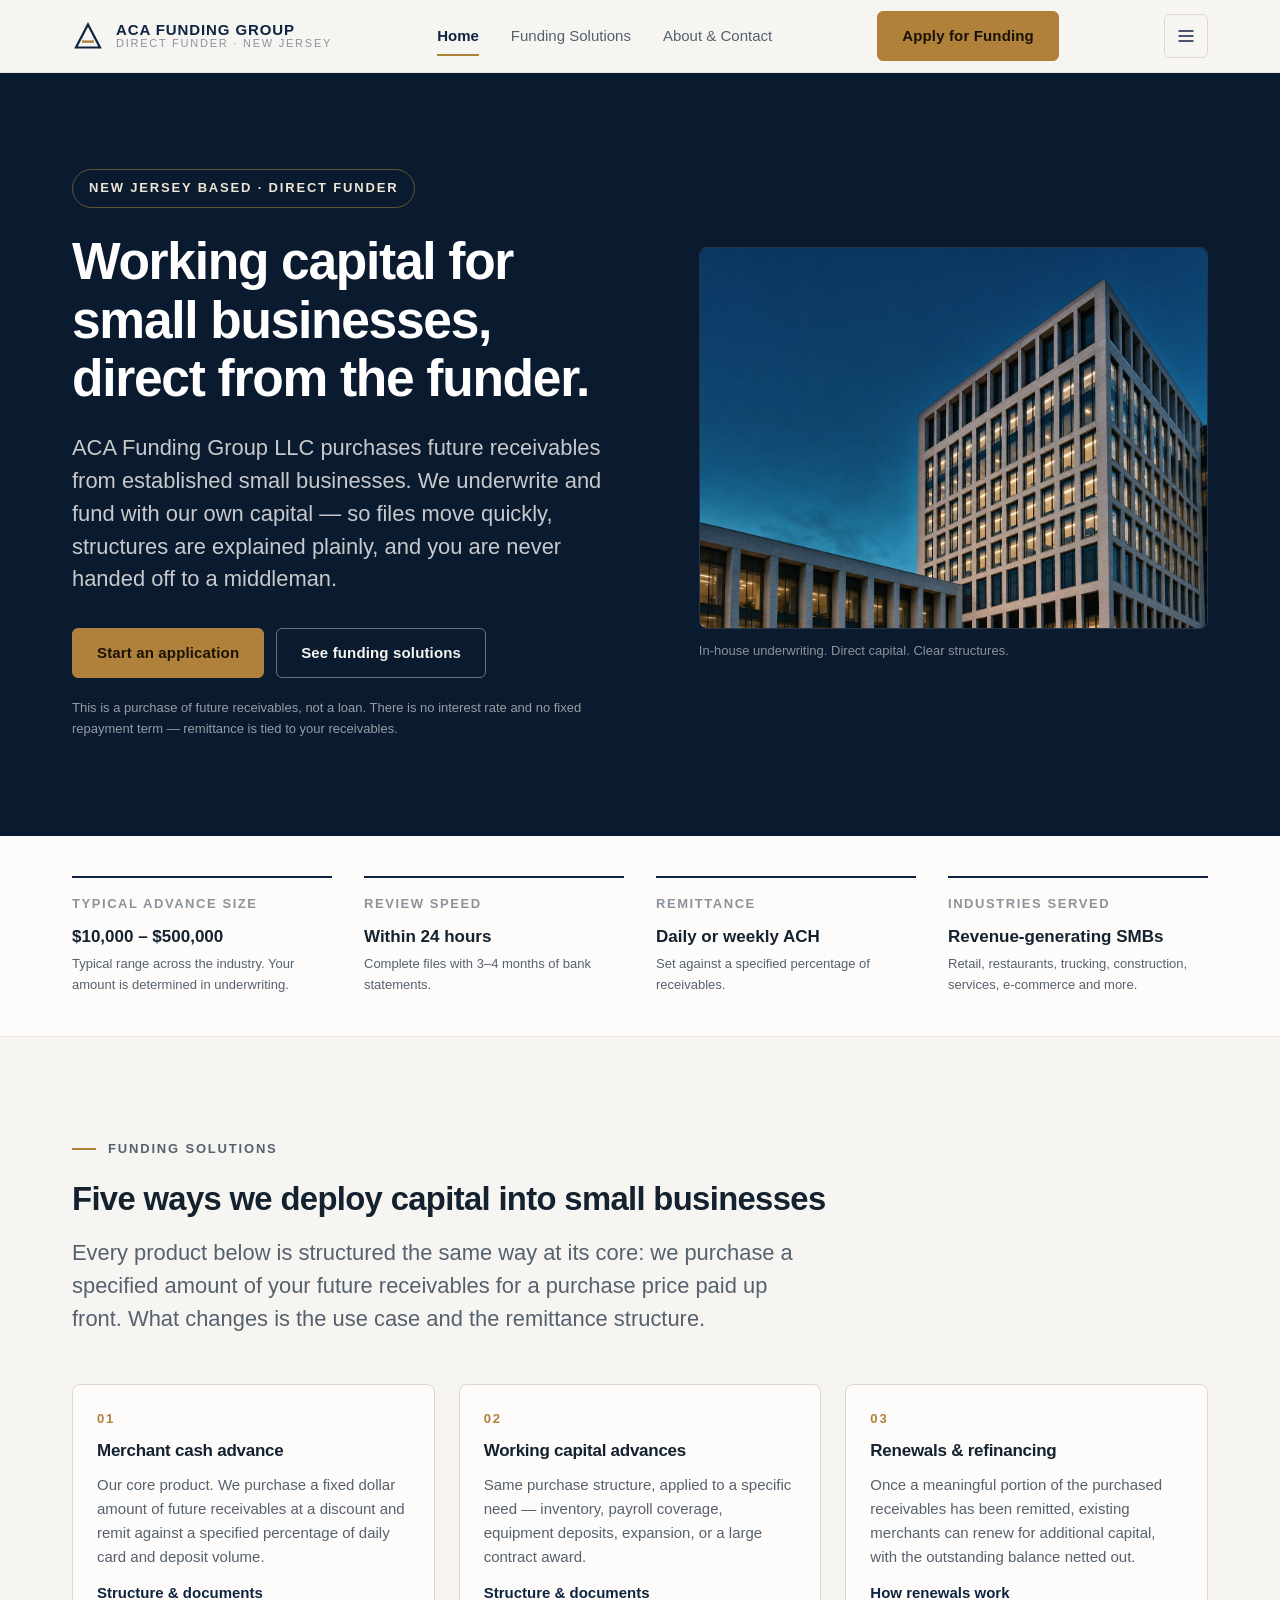
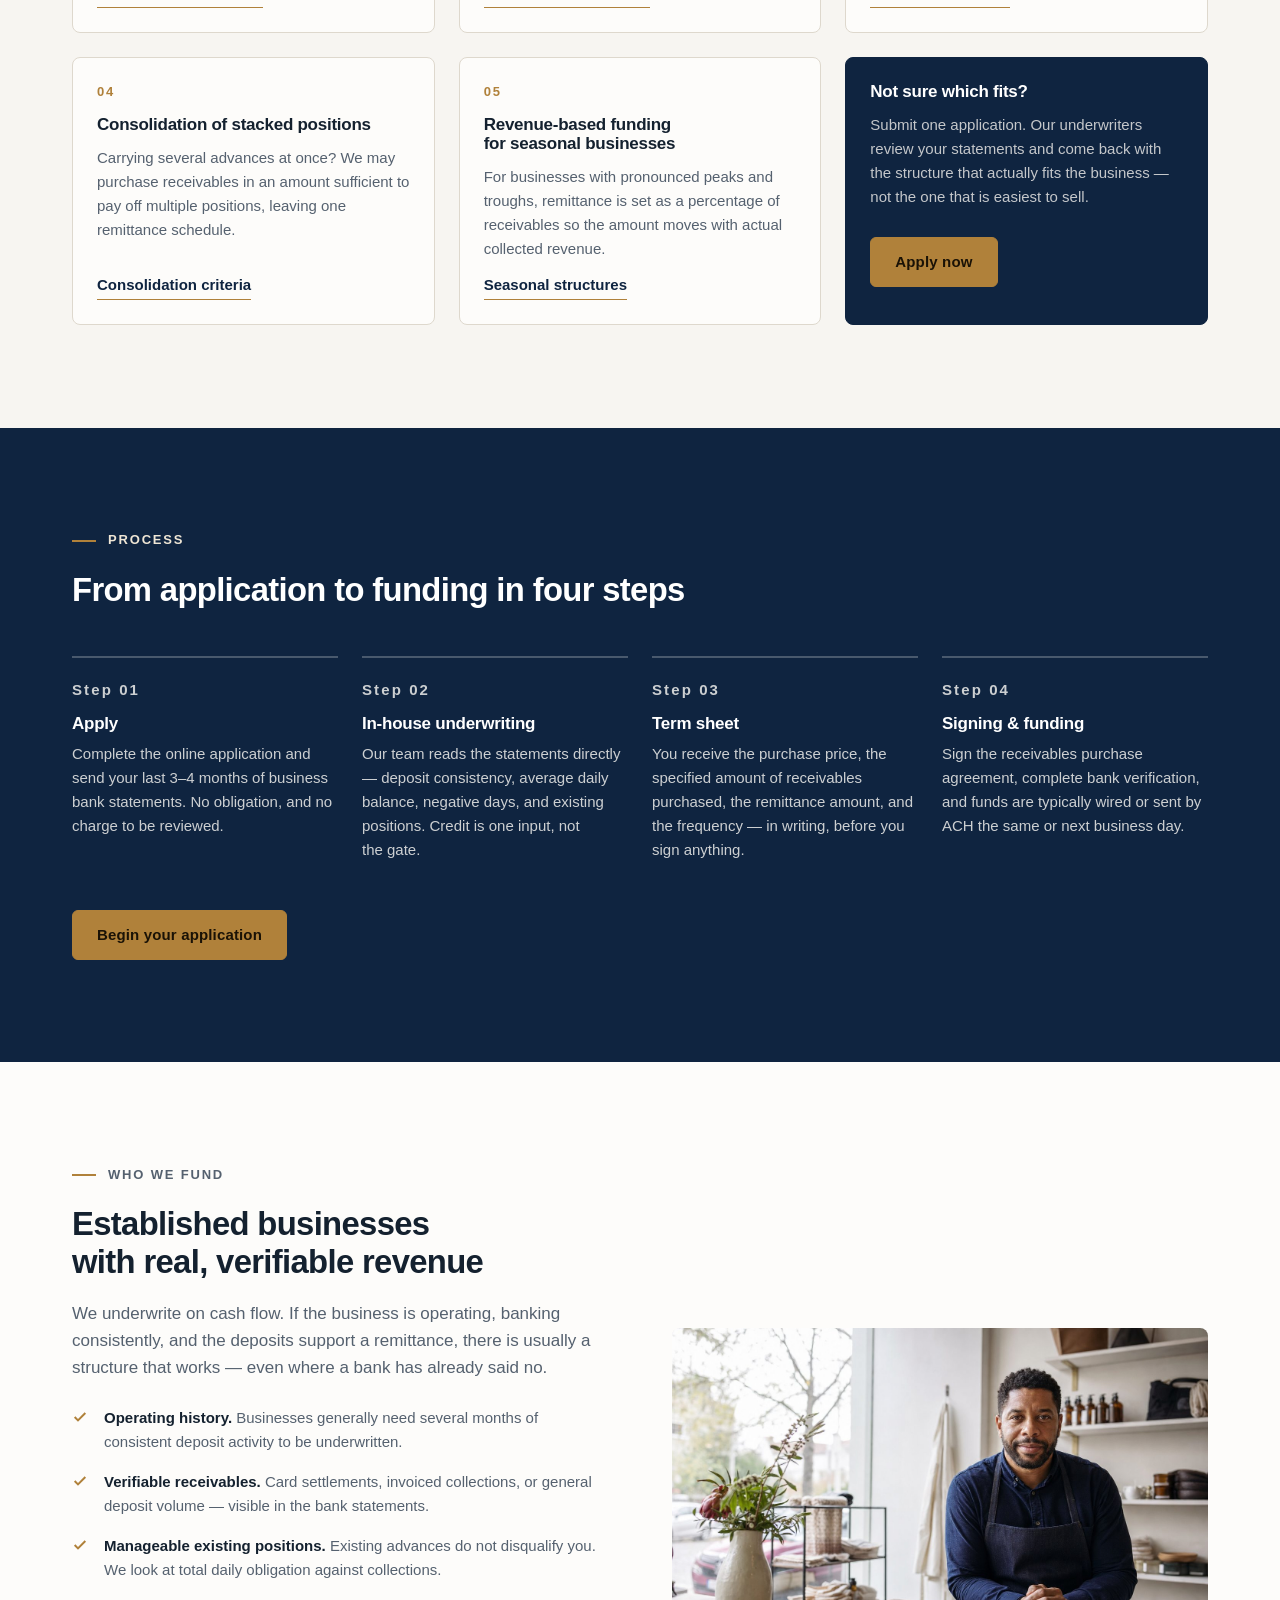
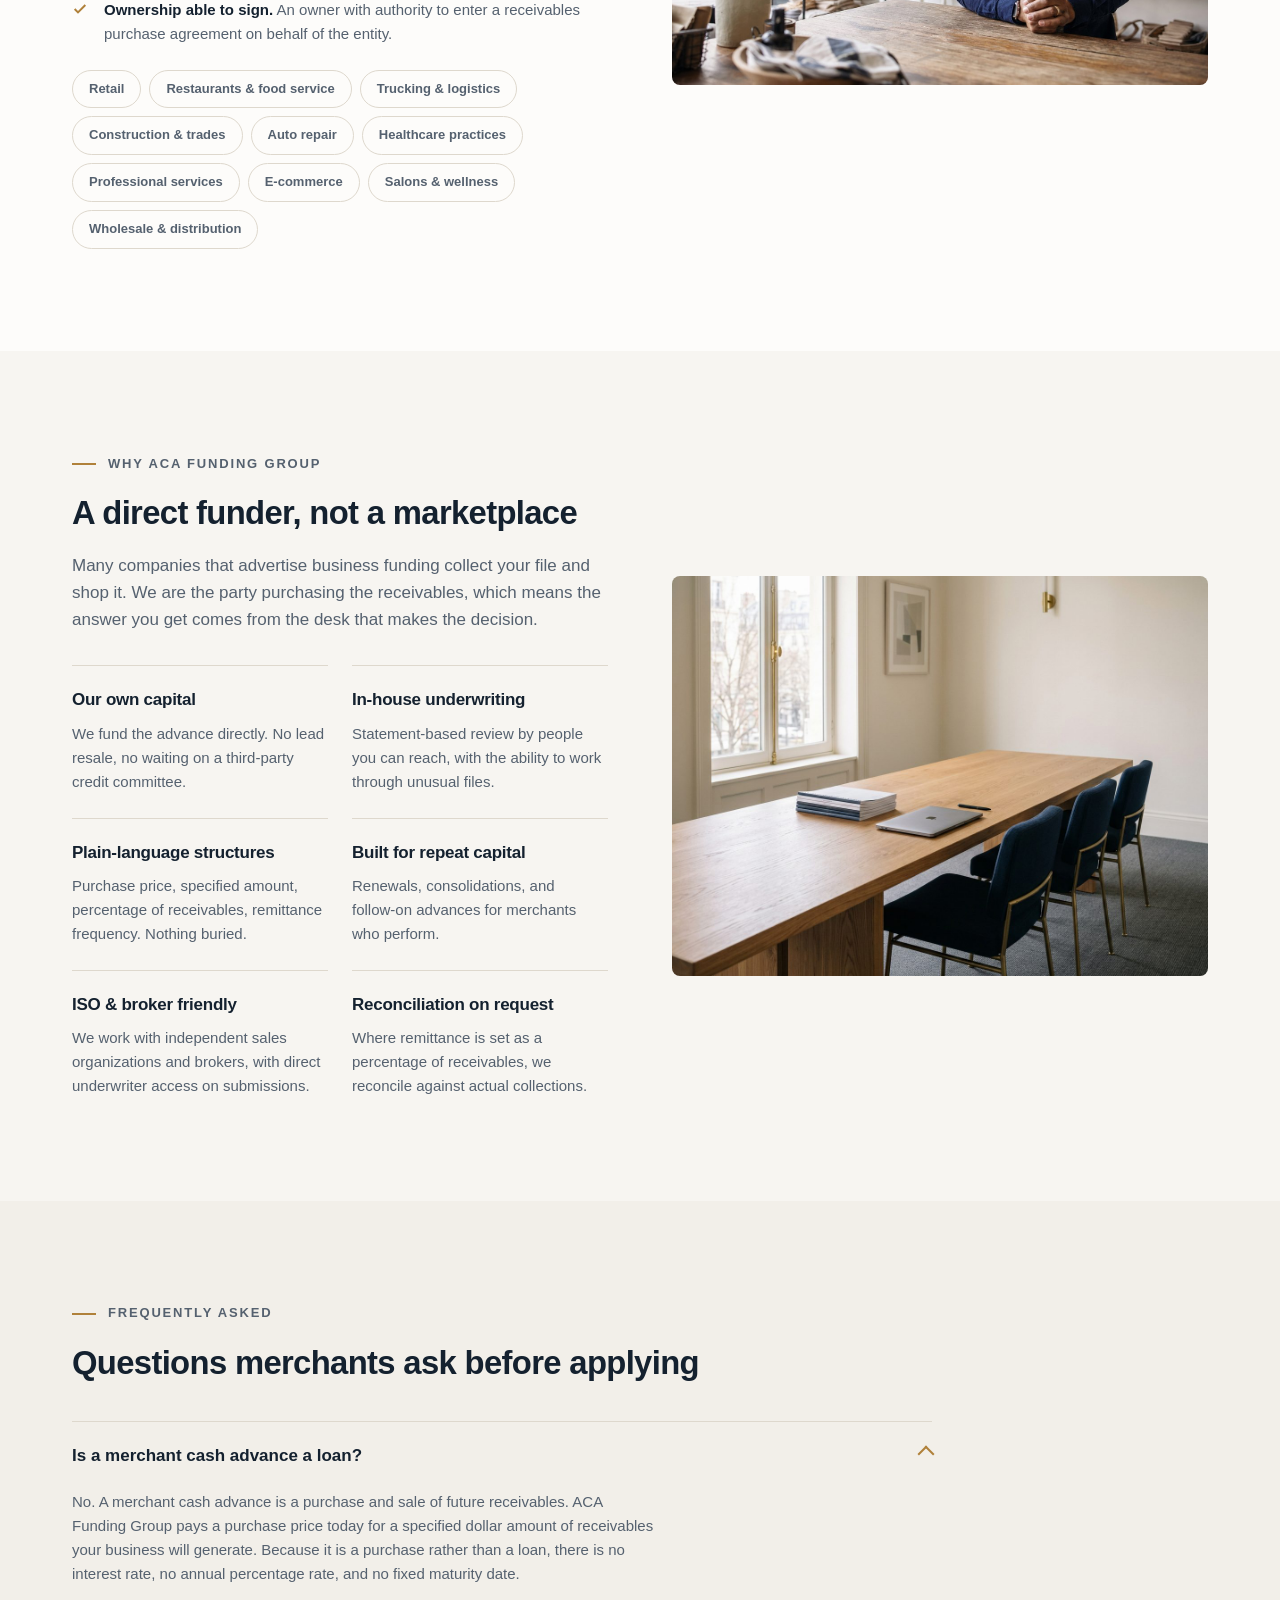
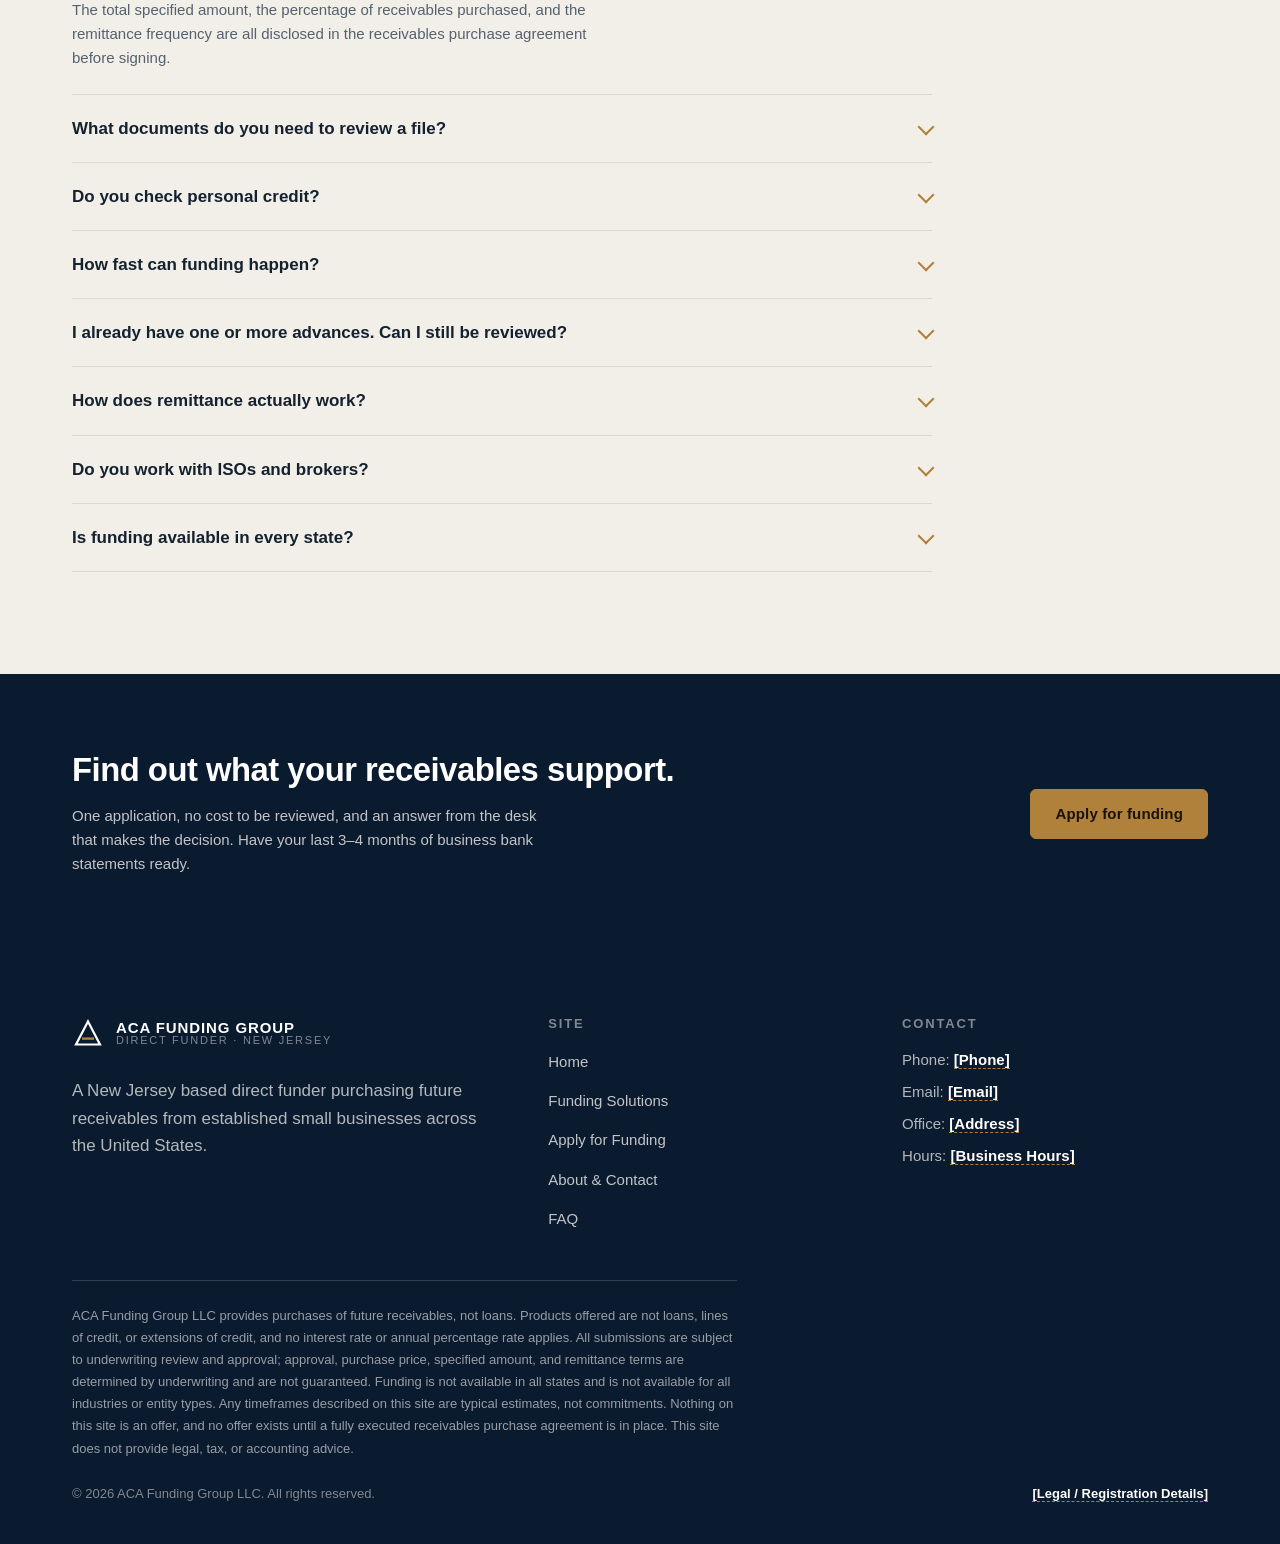
==== index.html @ 435fa025 "ACA Funding Group site: tokens, home, services, apply, about, generated imagery" ====
<!doctype html>
<html lang="en">
<head>
<meta charset="utf-8" />
<meta name="viewport" content="width=device-width, initial-scale=1" />
<title>ACA Funding Group LLC — Direct Small Business Funding in New Jersey</title>
<meta name="description" content="ACA Funding Group LLC is a New Jersey-based direct funder that purchases future receivables from established small businesses. In-house underwriting, daily or weekly ACH remittance, decisions typically within 24 hours." />
<meta property="og:title" content="ACA Funding Group LLC — Direct Small Business Funding" />
<meta property="og:description" content="A direct funder purchasing future receivables from established small businesses. In-house underwriting and clear terms — not a loan." />
<meta property="og:type" content="website" />
<link rel="icon" href="./assets/favicon.svg" type="image/svg+xml" />
<link rel="preconnect" href="https://api.fontshare.com" />
<link href="https://api.fontshare.com/v2/css?f[]=satoshi@400,500,700,900&display=swap" rel="stylesheet" />
<link rel="stylesheet" href="./base.css" />
<link rel="stylesheet" href="./style.css" />
</head>
<body>
<a class="skip-link" href="#main">Skip to content</a>

<header class="site-header">
  <div class="wrap header-inner">
    <a class="brand" href="./index.html" aria-label="ACA Funding Group — home">
      <svg width="32" height="32" viewBox="0 0 32 32" fill="none" aria-hidden="true" focusable="false">
        <path d="M16 4.5 L28 27.5 H4 Z" stroke="currentColor" stroke-width="2.2" stroke-linejoin="miter" />
        <path d="M10 21.6 H22" stroke="#B0813A" stroke-width="2.4" />
      </svg>
      <span class="brand-text">
        <span class="brand-name">ACA Funding Group</span>
        <span class="brand-sub">Direct Funder &middot; New Jersey</span>
      </span>
    </a>
    <nav class="nav" aria-label="Primary">
      <a href="./index.html" aria-current="page">Home</a>
      <a href="./services.html">Funding Solutions</a>
      <a href="./about.html">About &amp; Contact</a>
    </nav>
    <div class="header-cta"><a class="btn btn--primary" href="./apply.html">Apply for Funding</a></div>
    <button class="nav-toggle" type="button" aria-expanded="false" aria-controls="mobileNav" aria-label="Open menu" data-nav-toggle>
      <svg width="20" height="20" viewBox="0 0 24 24" fill="none" stroke="currentColor" stroke-width="2" aria-hidden="true"><path d="M3 6h18M3 12h18M3 18h18"/></svg>
    </button>
  </div>
  <div class="mobile-nav" id="mobileNav">
    <ul>
      <li><a href="./index.html">Home</a></li>
      <li><a href="./services.html">Funding Solutions</a></li>
      <li><a href="./about.html">About &amp; Contact</a></li>
    </ul>
    <a class="btn btn--primary" href="./apply.html">Apply for Funding</a>
  </div>
</header>

<main id="main">

  <!-- HERO -->
  <section class="hero">
    <div class="wrap hero-grid">
      <div>
        <p class="hero-flag">New Jersey based &middot; Direct funder</p>
        <h1 class="h-hero">Working capital for small businesses, direct from the funder.</h1>
        <p class="lede">ACA Funding Group LLC purchases future receivables from established small businesses. We underwrite and fund with our own capital &mdash; so files move quickly, structures are explained plainly, and you are never handed off to a middleman.</p>
        <div class="btn-row hero-actions">
          <a class="btn btn--primary" href="./apply.html">Start an application</a>
          <a class="btn btn--onNavy" href="./services.html">See funding solutions</a>
        </div>
        <p class="hero-note">This is a purchase of future receivables, not a loan. There is no interest rate and no fixed repayment term &mdash; remittance is tied to your receivables.</p>
      </div>
      <figure class="hero-figure">
        <img src="./assets/hero-building.jpg" alt="Modern limestone and glass office building at dusk, lit from within." width="1536" height="1024" fetchpriority="high" />
        <figcaption>In-house underwriting. Direct capital. Clear structures.</figcaption>
      </figure>
    </div>
  </section>

  <!-- TRUST BAR -->
  <section class="trustbar" aria-label="At a glance">
    <div class="wrap">
      <dl class="trustbar-grid">
        <div class="trust-item">
          <dt>Typical advance size</dt>
          <dd>$10,000 &ndash; $500,000<span>Typical range across the industry. Your amount is determined in underwriting.</span></dd>
        </div>
        <div class="trust-item">
          <dt>Review speed</dt>
          <dd>Within 24 hours<span>Complete files with 3&ndash;4 months of bank statements.</span></dd>
        </div>
        <div class="trust-item">
          <dt>Remittance</dt>
          <dd>Daily or weekly ACH<span>Set against a specified percentage of receivables.</span></dd>
        </div>
        <div class="trust-item">
          <dt>Industries served</dt>
          <dd>Revenue-generating SMBs<span>Retail, restaurants, trucking, construction, services, e-commerce and more.</span></dd>
        </div>
      </dl>
    </div>
  </section>

  <!-- SERVICES OVERVIEW -->
  <section class="section" id="solutions">
    <div class="wrap">
      <p class="eyebrow">Funding solutions</p>
      <h2 class="h-page">Five ways we deploy capital into small businesses</h2>
      <p class="lede" style="margin-top: var(--space-5)">Every product below is structured the same way at its core: we purchase a specified amount of your future receivables for a purchase price paid up front. What changes is the use case and the remittance structure.</p>

      <div class="grid grid--3" style="margin-top: var(--space-12)">
        <article class="card">
          <span class="card-num">01</span>
          <h3 class="h-card">Merchant cash advance</h3>
          <p>Our core product. We purchase a fixed dollar amount of future receivables at a discount and remit against a specified percentage of daily card and deposit volume.</p>
          <a class="textlink" href="./services.html#mca">Structure &amp; documents</a>
        </article>
        <article class="card">
          <span class="card-num">02</span>
          <h3 class="h-card">Working capital advances</h3>
          <p>Same purchase structure, applied to a specific need &mdash; inventory, payroll coverage, equipment deposits, expansion, or a large contract award.</p>
          <a class="textlink" href="./services.html#working-capital">Structure &amp; documents</a>
        </article>
        <article class="card">
          <span class="card-num">03</span>
          <h3 class="h-card">Renewals &amp; refinancing</h3>
          <p>Once a meaningful portion of the purchased receivables has been remitted, existing merchants can renew for additional capital, with the outstanding balance netted out.</p>
          <a class="textlink" href="./services.html#renewals">How renewals work</a>
        </article>
        <article class="card">
          <span class="card-num">04</span>
          <h3 class="h-card">Consolidation of stacked positions</h3>
          <p>Carrying several advances at once? We may purchase receivables in an amount sufficient to pay off multiple positions, leaving one remittance schedule.</p>
          <a class="textlink" href="./services.html#consolidation">Consolidation criteria</a>
        </article>
        <article class="card">
          <span class="card-num">05</span>
          <h3 class="h-card">Revenue-based funding for seasonal businesses</h3>
          <p>For businesses with pronounced peaks and troughs, remittance is set as a percentage of receivables so the amount moves with actual collected revenue.</p>
          <a class="textlink" href="./services.html#seasonal">Seasonal structures</a>
        </article>
        <article class="card" style="background: var(--color-primary); border-color: var(--color-primary); color: var(--color-text-inverse)">
          <h3 class="h-card" style="color:#fff">Not sure which fits?</h3>
          <p style="color: rgba(247,245,241,0.78)">Submit one application. Our underwriters review your statements and come back with the structure that actually fits the business &mdash; not the one that is easiest to sell.</p>
          <a class="btn btn--primary" href="./apply.html" style="margin-top: var(--space-4); align-self:flex-start">Apply now</a>
        </article>
      </div>
    </div>
  </section>

  <!-- HOW IT WORKS -->
  <section class="section section--navy" id="process">
    <div class="wrap">
      <p class="eyebrow">Process</p>
      <h2 class="h-page" style="color:#fff">From application to funding in four steps</h2>
      <div class="steps" style="margin-top: var(--space-12)">
        <article class="step">
          <p class="step-index">Step 01</p>
          <h3>Apply</h3>
          <p>Complete the online application and send your last 3&ndash;4 months of business bank statements. No obligation, and no charge to be reviewed.</p>
        </article>
        <article class="step">
          <p class="step-index">Step 02</p>
          <h3>In-house underwriting</h3>
          <p>Our team reads the statements directly &mdash; deposit consistency, average daily balance, negative days, and existing positions. Credit is one input, not the gate.</p>
        </article>
        <article class="step">
          <p class="step-index">Step 03</p>
          <h3>Term sheet</h3>
          <p>You receive the purchase price, the specified amount of receivables purchased, the remittance amount, and the frequency &mdash; in writing, before you sign anything.</p>
        </article>
        <article class="step">
          <p class="step-index">Step 04</p>
          <h3>Signing &amp; funding</h3>
          <p>Sign the receivables purchase agreement, complete bank verification, and funds are typically wired or sent by ACH the same or next business day.</p>
        </article>
      </div>
      <div class="btn-row" style="margin-top: var(--space-12)">
        <a class="btn btn--primary" href="./apply.html">Begin your application</a>
      </div>
    </div>
  </section>

  <!-- WHO WE FUND -->
  <section class="section section--surface">
    <div class="wrap split">
      <div>
        <p class="eyebrow">Who we fund</p>
        <h2 class="h-page">Established businesses with real, verifiable revenue</h2>
        <p class="prose" style="margin-top: var(--space-5)">We underwrite on cash flow. If the business is operating, banking consistently, and the deposits support a remittance, there is usually a structure that works &mdash; even where a bank has already said no.</p>
        <ul class="checklist">
          <li><svg width="16" height="16" viewBox="0 0 24 24" fill="none" stroke="currentColor" stroke-width="3" aria-hidden="true"><path d="M20 6L9 17l-5-5"/></svg><span><strong>Operating history.</strong> Businesses generally need several months of consistent deposit activity to be underwritten.</span></li>
          <li><svg width="16" height="16" viewBox="0 0 24 24" fill="none" stroke="currentColor" stroke-width="3" aria-hidden="true"><path d="M20 6L9 17l-5-5"/></svg><span><strong>Verifiable receivables.</strong> Card settlements, invoiced collections, or general deposit volume &mdash; visible in the bank statements.</span></li>
          <li><svg width="16" height="16" viewBox="0 0 24 24" fill="none" stroke="currentColor" stroke-width="3" aria-hidden="true"><path d="M20 6L9 17l-5-5"/></svg><span><strong>Manageable existing positions.</strong> Existing advances do not disqualify you. We look at total daily obligation against collections.</span></li>
          <li><svg width="16" height="16" viewBox="0 0 24 24" fill="none" stroke="currentColor" stroke-width="3" aria-hidden="true"><path d="M20 6L9 17l-5-5"/></svg><span><strong>Ownership able to sign.</strong> An owner with authority to enter a receivables purchase agreement on behalf of the entity.</span></li>
        </ul>
        <div class="pill-row" aria-label="Industries served">
          <span class="pill">Retail</span>
          <span class="pill">Restaurants &amp; food service</span>
          <span class="pill">Trucking &amp; logistics</span>
          <span class="pill">Construction &amp; trades</span>
          <span class="pill">Auto repair</span>
          <span class="pill">Healthcare practices</span>
          <span class="pill">Professional services</span>
          <span class="pill">E-commerce</span>
          <span class="pill">Salons &amp; wellness</span>
          <span class="pill">Wholesale &amp; distribution</span>
        </div>
      </div>
      <img src="./assets/smallbiz.jpg" alt="Independent shop owner standing at the counter of a small retail business." width="1400" height="933" loading="lazy" />
    </div>
  </section>

  <!-- WHY ACA -->
  <section class="section">
    <div class="wrap split split--reverse">
      <img src="./assets/underwriting.jpg" alt="Quiet underwriting conference room with printed statements on a long table." width="1200" height="896" loading="lazy" />
      <div>
        <p class="eyebrow">Why ACA Funding Group</p>
        <h2 class="h-page">A direct funder, not a marketplace</h2>
        <p class="prose" style="margin-top: var(--space-5)">Many companies that advertise business funding collect your file and shop it. We are the party purchasing the receivables, which means the answer you get comes from the desk that makes the decision.</p>
        <div class="grid grid--2" style="margin-top: var(--space-8)">
          <div class="card card--flat">
            <h3 class="h-card">Our own capital</h3>
            <p>We fund the advance directly. No lead resale, no waiting on a third-party credit committee.</p>
          </div>
          <div class="card card--flat">
            <h3 class="h-card">In-house underwriting</h3>
            <p>Statement-based review by people you can reach, with the ability to work through unusual files.</p>
          </div>
          <div class="card card--flat">
            <h3 class="h-card">Plain-language structures</h3>
            <p>Purchase price, specified amount, percentage of receivables, remittance frequency. Nothing buried.</p>
          </div>
          <div class="card card--flat">
            <h3 class="h-card">Built for repeat capital</h3>
            <p>Renewals, consolidations, and follow-on advances for merchants who perform.</p>
          </div>
          <div class="card card--flat">
            <h3 class="h-card">ISO &amp; broker friendly</h3>
            <p>We work with independent sales organizations and brokers, with direct underwriter access on submissions.</p>
          </div>
          <div class="card card--flat">
            <h3 class="h-card">Reconciliation on request</h3>
            <p>Where remittance is set as a percentage of receivables, we reconcile against actual collections.</p>
          </div>
        </div>
      </div>
    </div>
  </section>

  <!-- FAQ -->
  <section class="section section--alt" id="faq">
    <div class="wrap">
      <p class="eyebrow">Frequently asked</p>
      <h2 class="h-page">Questions merchants ask before applying</h2>
      <div class="faq" style="margin-top: var(--space-10)">
        <details open>
          <summary>Is a merchant cash advance a loan?</summary>
          <div class="faq-body">
            <p>No. A merchant cash advance is a purchase and sale of future receivables. ACA Funding Group pays a purchase price today for a specified dollar amount of receivables your business will generate. Because it is a purchase rather than a loan, there is no interest rate, no annual percentage rate, and no fixed maturity date.</p>
            <p>The total specified amount, the percentage of receivables purchased, and the remittance frequency are all disclosed in the receivables purchase agreement before signing.</p>
          </div>
        </details>
        <details>
          <summary>What documents do you need to review a file?</summary>
          <div class="faq-body">
            <p>A completed application, the last 3&ndash;4 months of complete business bank statements, a government-issued photo ID for the signing owner, and a voided business check. Depending on the industry we may also request merchant processing statements, a copy of the entity formation documents, or a current lease.</p>
          </div>
        </details>
        <details>
          <summary>Do you check personal credit?</summary>
          <div class="faq-body">
            <p>Credit is reviewed as one input among several, but our underwriting is driven primarily by the bank statements: deposit volume and consistency, average daily balance, negative days, and existing remittance obligations. Businesses declined by banks on credit alone are regularly approved here.</p>
          </div>
        </details>
        <details>
          <summary>How fast can funding happen?</summary>
          <div class="faq-body">
            <p>Complete files are typically reviewed within 24 hours. Once a term sheet is accepted and bank verification is complete, funding is generally sent the same or next business day.</p>
          </div>
        </details>
        <details>
          <summary>I already have one or more advances. Can I still be reviewed?</summary>
          <div class="faq-body">
            <p>Yes. Existing positions are common and do not automatically disqualify a business. We look at the aggregate daily or weekly obligation relative to collections. In some cases the right answer is a consolidation that pays off multiple positions and leaves a single remittance schedule.</p>
          </div>
        </details>
        <details>
          <summary>How does remittance actually work?</summary>
          <div class="faq-body">
            <p>Remittance is collected by ACH on a daily (business-day) or weekly schedule, set against a specified percentage of the receivables purchased. Where a fixed estimated amount is debited, reconciliation is available so the amount collected tracks actual receivables.</p>
          </div>
        </details>
        <details>
          <summary>Do you work with ISOs and brokers?</summary>
          <div class="faq-body">
            <p>Yes. We accept submissions from independent sales organizations and brokers and provide direct underwriter contact on live files. Reach out using the contact details on the About page to discuss a partner agreement.</p>
          </div>
        </details>
        <details>
          <summary>Is funding available in every state?</summary>
          <div class="faq-body">
            <p>No. Availability depends on the business location, entity type, and industry, and offerings are not available in all states. Eligibility is confirmed during underwriting.</p>
          </div>
        </details>
      </div>
    </div>
  </section>

  <!-- CTA -->
  <section class="cta-band">
    <div class="wrap cta-inner">
      <div>
        <h2>Find out what your receivables support.</h2>
        <p>One application, no cost to be reviewed, and an answer from the desk that makes the decision. Have your last 3&ndash;4 months of business bank statements ready.</p>
      </div>
      <div class="btn-row">
        <a class="btn btn--primary" href="./apply.html">Apply for funding</a>
      </div>
    </div>
  </section>

</main>

<footer class="site-footer">
  <div class="wrap">
    <div class="footer-grid">
      <div>
        <a class="brand" href="./index.html" aria-label="ACA Funding Group — home">
          <svg width="32" height="32" viewBox="0 0 32 32" fill="none" aria-hidden="true" focusable="false">
            <path d="M16 4.5 L28 27.5 H4 Z" stroke="currentColor" stroke-width="2.2" stroke-linejoin="miter" />
            <path d="M10 21.6 H22" stroke="#B0813A" stroke-width="2.4" />
          </svg>
          <span class="brand-text">
            <span class="brand-name">ACA Funding Group</span>
            <span class="brand-sub">Direct Funder &middot; New Jersey</span>
          </span>
        </a>
        <p style="margin-top: var(--space-5); max-width: 44ch">A New Jersey based direct funder purchasing future receivables from established small businesses across the United States.</p>
      </div>
      <div class="footer-col">
        <h3>Site</h3>
        <ul>
          <li><a href="./index.html">Home</a></li>
          <li><a href="./services.html">Funding Solutions</a></li>
          <li><a href="./apply.html">Apply for Funding</a></li>
          <li><a href="./about.html">About &amp; Contact</a></li>
          <li><a href="./index.html#faq">FAQ</a></li>
        </ul>
      </div>
      <div class="footer-col">
        <h3>Contact</h3>
        <!-- PLACEHOLDER: replace [Phone] with the company's real phone number, e.g. (201) 555-0123 -->
        <p>Phone: <span class="placeholder">[Phone]</span></p>
        <!-- PLACEHOLDER: replace [Email] with the company's real email address, e.g. info@acafundinggroup.com -->
        <p style="margin-top: var(--space-2)">Email: <span class="placeholder">[Email]</span></p>
        <!-- PLACEHOLDER: replace [Address] with the company's real street address, city, NJ, ZIP -->
        <p style="margin-top: var(--space-2)">Office: <span class="placeholder">[Address]</span></p>
        <!-- PLACEHOLDER: replace [Business Hours] with real hours of operation, e.g. Mon–Fri, 9:00am–6:00pm ET -->
        <p style="margin-top: var(--space-2)">Hours: <span class="placeholder">[Business Hours]</span></p>
      </div>
    </div>
    <p class="footer-disclosure">
      ACA Funding Group LLC provides purchases of future receivables, not loans. Products offered are not loans, lines of credit, or extensions of credit, and no interest rate or annual percentage rate applies. All submissions are subject to underwriting review and approval; approval, purchase price, specified amount, and remittance terms are determined by underwriting and are not guaranteed. Funding is not available in all states and is not available for all industries or entity types. Any timeframes described on this site are typical estimates, not commitments. Nothing on this site is an offer, and no offer exists until a fully executed receivables purchase agreement is in place. This site does not provide legal, tax, or accounting advice.
    </p>
    <div class="footer-bottom">
      <span>&copy; <span data-year>2026</span> ACA Funding Group LLC. All rights reserved.</span>
      <!-- PLACEHOLDER: if the company has registration, licensing, or DBA details to disclose, replace [Legal / Registration Details] -->
      <span><span class="placeholder">[Legal / Registration Details]</span></span>
    </div>
  </div>
</footer>

<script src="./app.js" defer></script>
</body>
</html>
---- base.css ----
/* base.css — reset + primitives */
*,
*::before,
*::after { box-sizing: border-box; margin: 0; padding: 0; }

html {
  -webkit-text-size-adjust: none;
  text-size-adjust: none;
  -webkit-font-smoothing: antialiased;
  -moz-osx-font-smoothing: grayscale;
  text-rendering: optimizeLegibility;
  scroll-behavior: smooth;
  scroll-padding-top: var(--space-20);
}

body {
  min-height: 100dvh;
  line-height: 1.6;
  font-family: var(--font-body, sans-serif);
  font-size: var(--text-base);
  color: var(--color-text);
  background-color: var(--color-bg);
}

img, picture, video, canvas, svg { display: block; max-width: 100%; height: auto; }
ul[role='list'], ol[role='list'] { list-style: none; }
input, button, textarea, select { font: inherit; color: inherit; }

h1, h2, h3, h4, h5, h6 { text-wrap: balance; line-height: 1.14; font-weight: 700; letter-spacing: -0.015em; }
p, li, figcaption { text-wrap: pretty; }

::selection { background: rgba(15, 36, 64, 0.16); color: var(--color-text); }

:focus-visible { outline: 2px solid var(--color-primary); outline-offset: 3px; border-radius: var(--radius-sm); }

@media (prefers-reduced-motion: reduce) {
  *, *::before, *::after {
    animation-duration: 0.01ms !important;
    animation-iteration-count: 1 !important;
    transition-duration: 0.01ms !important;
    scroll-behavior: auto !important;
  }
}

button { cursor: pointer; background: none; border: none; }
table { border-collapse: collapse; width: 100%; }

a, button, [role='button'], input, textarea, select {
  transition: color var(--transition-interactive), background var(--transition-interactive),
    border-color var(--transition-interactive), box-shadow var(--transition-interactive),
    opacity var(--transition-interactive);
}

.sr-only {
  position: absolute; width: 1px; height: 1px; padding: 0; margin: -1px;
  overflow: hidden; clip: rect(0, 0, 0, 0); white-space: nowrap; border-width: 0;
}
---- style.css ----
/* ============================================================
   ACA Funding Group — design tokens + components
   Institutional finance aesthetic: deep navy, warm neutrals,
   single muted-gold accent reserved for calls to action.
   ============================================================ */

:root {
  /* Type scale */
  --text-xs: clamp(0.75rem, 0.72rem + 0.15vw, 0.8125rem);
  --text-sm: clamp(0.875rem, 0.85rem + 0.15vw, 0.9375rem);
  --text-base: clamp(1rem, 0.97rem + 0.15vw, 1.0625rem);
  --text-lg: clamp(1.125rem, 1.05rem + 0.4vw, 1.375rem);
  --text-xl: clamp(1.5rem, 1.25rem + 1vw, 2.125rem);
  --text-2xl: clamp(2rem, 1.3rem + 2.4vw, 3.25rem);

  /* Spacing (4px base) */
  --space-1: 0.25rem;
  --space-2: 0.5rem;
  --space-3: 0.75rem;
  --space-4: 1rem;
  --space-5: 1.25rem;
  --space-6: 1.5rem;
  --space-8: 2rem;
  --space-10: 2.5rem;
  --space-12: 3rem;
  --space-16: 4rem;
  --space-20: 5rem;
  --space-24: 6rem;
  --space-32: 8rem;

  /* Color — light only (dark mode intentionally out of scope) */
  --color-bg: #f7f5f1;
  --color-surface: #fdfcfa;
  --color-surface-2: #f2efe9;
  --color-border: #ded8cd;
  --color-divider: #e9e4db;

  --color-text: #14212f;
  --color-text-muted: #55616f;
  --color-text-faint: #8b939c;
  --color-text-inverse: #f7f5f1;

  --color-primary: #0f2440;
  --color-primary-hover: #163459;
  --color-primary-deep: #0a1a2f;
  --color-primary-tint: #e6e9ee;

  --color-accent: #b0813a;
  --color-accent-hover: #966d2e;
  --color-accent-soft: #efe6d5;

  --color-success: #2f6b45;

  --radius-sm: 0.25rem;
  --radius-md: 0.375rem;
  --radius-lg: 0.5rem;
  --radius-full: 9999px;

  --transition-interactive: 180ms cubic-bezier(0.16, 1, 0.3, 1);

  --shadow-sm: 0 1px 2px rgba(15, 36, 64, 0.06);
  --shadow-md: 0 4px 14px rgba(15, 36, 64, 0.08);
  --shadow-lg: 0 18px 44px rgba(15, 36, 64, 0.12);

  --content-narrow: 680px;
  --content-default: 980px;
  --content-wide: 1200px;

  --font-body: 'Satoshi', 'Inter', 'Helvetica Neue', Arial, sans-serif;
  --font-display: 'Satoshi', 'Inter', 'Helvetica Neue', Arial, sans-serif;
}

/* ---------- Layout primitives ---------- */

.wrap {
  width: 100%;
  max-width: var(--content-wide);
  margin-inline: auto;
  padding-inline: var(--space-5);
}
@media (min-width: 700px) {
  .wrap { padding-inline: var(--space-8); }
}

.section { padding-block: clamp(var(--space-16), 8vw, var(--space-32)); }
.section--tight { padding-block: clamp(var(--space-12), 5vw, var(--space-20)); }
.section--navy {
  background: var(--color-primary);
  color: var(--color-text-inverse);
}
.section--navy .eyebrow { color: var(--color-accent-soft); }
.section--navy .lede,
.section--navy p { color: rgba(247, 245, 241, 0.82); }
.section--surface { background: var(--color-surface); }
.section--alt { background: var(--color-surface-2); }
.rule { border: 0; border-top: 1px solid var(--color-divider); }

.eyebrow {
  display: flex;
  align-items: center;
  gap: var(--space-3);
  font-size: var(--text-xs);
  font-weight: 700;
  letter-spacing: 0.14em;
  text-transform: uppercase;
  color: var(--color-text-muted);
  margin-bottom: var(--space-5);
}
.eyebrow::before {
  content: '';
  width: 24px;
  height: 2px;
  background: var(--color-accent);
  flex: none;
}

h1, h2, h3, h4 { font-family: var(--font-display); }
.h-hero { font-size: var(--text-2xl); font-weight: 700; letter-spacing: -0.025em; }
.h-page { font-size: var(--text-xl); font-weight: 700; letter-spacing: -0.02em; }
.h-sub { font-size: var(--text-lg); font-weight: 700; letter-spacing: -0.01em; }
.h-card { font-size: var(--text-base); font-weight: 700; }

.lede {
  font-size: var(--text-lg);
  font-weight: 400;
  line-height: 1.5;
  color: var(--color-text-muted);
  max-width: 60ch;
}
.prose { max-width: 68ch; color: var(--color-text-muted); }
.prose p + p { margin-top: var(--space-4); }
.measure { max-width: 62ch; }
.muted { color: var(--color-text-muted); }
.small { font-size: var(--text-sm); }
.xs { font-size: var(--text-xs); }

/* ---------- Buttons ---------- */

.btn {
  display: inline-flex;
  align-items: center;
  justify-content: center;
  gap: var(--space-2);
  min-height: 48px;
  padding: var(--space-3) var(--space-6);
  font-size: var(--text-sm);
  font-weight: 700;
  letter-spacing: 0.01em;
  text-decoration: none;
  border-radius: var(--radius-md);
  border: 1px solid transparent;
}
.btn--primary {
  background: var(--color-accent);
  color: #1a1206;
  border-color: var(--color-accent);
}
.btn--primary:hover { background: var(--color-accent-hover); border-color: var(--color-accent-hover); color: #fff; }
.btn--ghost {
  background: transparent;
  color: var(--color-primary);
  border-color: var(--color-border);
}
.btn--ghost:hover { border-color: var(--color-primary); background: rgba(15, 36, 64, 0.04); }
.btn--onNavy {
  background: transparent;
  color: var(--color-text-inverse);
  border-color: rgba(247, 245, 241, 0.4);
}
.btn--onNavy:hover { border-color: var(--color-text-inverse); background: rgba(247, 245, 241, 0.08); }
.btn--solid { background: var(--color-primary); color: var(--color-text-inverse); border-color: var(--color-primary); }
.btn--solid:hover { background: var(--color-primary-hover); border-color: var(--color-primary-hover); }
.btn[disabled] { opacity: 0.5; cursor: not-allowed; }
.btn-row { display: flex; flex-wrap: wrap; gap: var(--space-3); }

.textlink {
  display: inline-flex;
  align-items: center;
  gap: var(--space-2);
  font-size: var(--text-sm);
  font-weight: 700;
  color: var(--color-primary);
  text-decoration: none;
  border-bottom: 1px solid var(--color-accent);
  padding-bottom: 2px;
}
.textlink:hover { color: var(--color-accent-hover); }
.section--navy .textlink { color: var(--color-text-inverse); }

/* ---------- Header ---------- */

.site-header {
  position: sticky;
  top: 0;
  z-index: 60;
  background: rgba(247, 245, 241, 0.94);
  backdrop-filter: blur(10px);
  border-bottom: 1px solid var(--color-divider);
}
.header-inner {
  display: flex;
  align-items: center;
  justify-content: space-between;
  gap: var(--space-6);
  min-height: 72px;
}
.brand {
  display: inline-flex;
  align-items: center;
  gap: var(--space-3);
  text-decoration: none;
  color: var(--color-primary);
}
.brand svg { flex: none; }
.brand-text { display: flex; flex-direction: column; line-height: 1.05; }
.brand-name {
  font-size: 0.9375rem;
  font-weight: 700;
  letter-spacing: 0.06em;
  text-transform: uppercase;
}
.brand-sub {
  font-size: 0.6875rem;
  font-weight: 500;
  letter-spacing: 0.16em;
  text-transform: uppercase;
  color: var(--color-text-faint);
}

.nav { display: none; align-items: center; gap: var(--space-8); }
.nav a {
  font-size: var(--text-sm);
  font-weight: 500;
  color: var(--color-text-muted);
  text-decoration: none;
  padding-block: var(--space-2);
}
.nav a:hover { color: var(--color-primary); }
.nav a[aria-current='page'] {
  color: var(--color-primary);
  font-weight: 700;
  box-shadow: inset 0 -2px 0 var(--color-accent);
}
.header-cta { display: none; }
@media (min-width: 900px) {
  .nav, .header-cta { display: flex; }
  .nav-toggle { display: none; }
}

.nav-toggle {
  display: inline-flex;
  align-items: center;
  justify-content: center;
  width: 44px;
  height: 44px;
  border: 1px solid var(--color-border);
  border-radius: var(--radius-md);
  color: var(--color-primary);
}
.mobile-nav {
  display: none;
  border-top: 1px solid var(--color-divider);
  background: var(--color-surface);
}
.mobile-nav.is-open { display: block; }
.mobile-nav ul { list-style: none; padding: var(--space-2) 0 var(--space-5); }
.mobile-nav a {
  display: block;
  padding: var(--space-4) var(--space-5);
  font-size: var(--text-base);
  font-weight: 500;
  color: var(--color-text);
  text-decoration: none;
  border-bottom: 1px solid var(--color-divider);
}
.mobile-nav .btn { margin: var(--space-4) var(--space-5) 0; width: calc(100% - var(--space-10)); }

/* ---------- Hero ---------- */

.hero { background: var(--color-primary-deep); color: var(--color-text-inverse); position: relative; overflow: hidden; }
.hero-grid {
  display: grid;
  gap: var(--space-10);
  padding-block: clamp(var(--space-16), 8vw, var(--space-24));
  align-items: center;
}
@media (min-width: 940px) {
  .hero-grid { grid-template-columns: 1.05fr 0.95fr; gap: var(--space-16); }
}
.hero h1 { color: #fff; }
.hero .lede { color: rgba(247, 245, 241, 0.8); margin-top: var(--space-6); }
.hero-flag {
  display: inline-flex;
  align-items: center;
  gap: var(--space-3);
  font-size: var(--text-xs);
  font-weight: 700;
  letter-spacing: 0.14em;
  text-transform: uppercase;
  color: var(--color-accent-soft);
  border: 1px solid rgba(176, 129, 58, 0.55);
  border-radius: var(--radius-full);
  padding: var(--space-2) var(--space-4);
  margin-bottom: var(--space-6);
}
.hero-actions { margin-top: var(--space-8); }
.hero-note { margin-top: var(--space-5); font-size: var(--text-xs); color: rgba(247, 245, 241, 0.6); }
.hero-figure { position: relative; }
.hero-figure img {
  width: 100%;
  aspect-ratio: 4 / 3;
  object-fit: cover;
  border-radius: var(--radius-lg);
  border: 1px solid rgba(247, 245, 241, 0.12);
}
.hero-figure figcaption {
  margin-top: var(--space-3);
  font-size: var(--text-xs);
  color: rgba(247, 245, 241, 0.55);
}

/* ---------- Trust bar ---------- */

.trustbar { background: var(--color-surface); border-bottom: 1px solid var(--color-divider); }
.trustbar-grid {
  display: grid;
  grid-template-columns: 1fr;
  gap: var(--space-6) var(--space-8);
  padding-block: var(--space-10);
}
@media (min-width: 620px) { .trustbar-grid { grid-template-columns: repeat(2, 1fr); } }
@media (min-width: 1000px) { .trustbar-grid { grid-template-columns: repeat(4, 1fr); } }
.trust-item { border-top: 2px solid var(--color-primary); padding-top: var(--space-4); }
.trust-item dt {
  font-size: var(--text-xs);
  font-weight: 700;
  letter-spacing: 0.12em;
  text-transform: uppercase;
  color: var(--color-text-faint);
  margin-bottom: var(--space-2);
}
.trust-item dd { font-size: var(--text-base); font-weight: 700; color: var(--color-text); }
.trust-item dd span { display: block; font-size: var(--text-xs); font-weight: 500; color: var(--color-text-muted); margin-top: var(--space-1); }

/* ---------- Cards / grids ---------- */

.grid { display: grid; gap: var(--space-6); }
.grid--2 { grid-template-columns: 1fr; }
.grid--3 { grid-template-columns: 1fr; }
@media (min-width: 700px) { .grid--2 { grid-template-columns: repeat(2, 1fr); } }
@media (min-width: 860px) { .grid--3 { grid-template-columns: repeat(3, 1fr); } }

.card {
  background: var(--color-surface);
  border: 1px solid var(--color-border);
  border-radius: var(--radius-lg);
  padding: var(--space-6);
  display: flex;
  flex-direction: column;
  gap: var(--space-3);
}
.card--flat { background: transparent; border: 0; border-top: 1px solid var(--color-border); border-radius: 0; padding: var(--space-6) 0 0; }
.card p { color: var(--color-text-muted); font-size: var(--text-sm); }
.card .textlink { margin-top: auto; align-self: flex-start; }
.card-num {
  font-size: var(--text-xs);
  font-weight: 700;
  letter-spacing: 0.14em;
  color: var(--color-accent);
}
.icon-tile {
  width: 40px; height: 40px;
  display: grid; place-items: center;
  border-radius: var(--radius-md);
  background: var(--color-primary-tint);
  color: var(--color-primary);
}

.split { display: grid; gap: var(--space-10); align-items: center; }
@media (min-width: 900px) { .split { grid-template-columns: 1fr 1fr; gap: var(--space-16); } }
.split img { border-radius: var(--radius-lg); object-fit: cover; width: 100%; }
.split--reverse > :first-child { order: 2; }
@media (max-width: 899px) { .split--reverse > :first-child { order: 0; } }

.checklist { list-style: none; display: grid; gap: var(--space-4); margin-top: var(--space-6); }
.checklist li {
  display: grid;
  grid-template-columns: 20px 1fr;
  gap: var(--space-3);
  font-size: var(--text-sm);
  color: var(--color-text-muted);
}
.checklist svg { color: var(--color-accent); margin-top: 3px; }
.checklist strong { color: var(--color-text); font-weight: 700; }
.section--navy .checklist strong { color: #fff; }

.pill-row { display: flex; flex-wrap: wrap; gap: var(--space-2); margin-top: var(--space-6); }
.pill {
  font-size: var(--text-xs);
  font-weight: 600;
  padding: var(--space-2) var(--space-4);
  border: 1px solid var(--color-border);
  border-radius: var(--radius-full);
  color: var(--color-text-muted);
  background: var(--color-surface);
}
.section--navy .pill { border-color: rgba(247, 245, 241, 0.24); color: rgba(247, 245, 241, 0.85); background: transparent; }

/* ---------- Process steps ---------- */

.steps { display: grid; gap: var(--space-6); counter-reset: step; }
@media (min-width: 760px) { .steps { grid-template-columns: repeat(2, 1fr); } }
@media (min-width: 1060px) { .steps { grid-template-columns: repeat(4, 1fr); } }
.step { border-top: 2px solid rgba(247, 245, 241, 0.25); padding-top: var(--space-5); }
.step-index {
  font-size: var(--text-xs);
  font-weight: 700;
  letter-spacing: 0.14em;
  color: var(--color-accent);
  margin-bottom: var(--space-3);
}
.step h3 { font-size: var(--text-base); font-weight: 700; color: #fff; margin-bottom: var(--space-2); }
.step p { font-size: var(--text-sm); }

/* ---------- FAQ ---------- */

.faq { border-top: 1px solid var(--color-border); max-width: 860px; }
.faq details { border-bottom: 1px solid var(--color-border); }
.faq summary {
  cursor: pointer;
  list-style: none;
  display: flex;
  align-items: flex-start;
  justify-content: space-between;
  gap: var(--space-5);
  padding: var(--space-5) 0;
  font-size: var(--text-base);
  font-weight: 700;
  color: var(--color-text);
}
.faq summary::-webkit-details-marker { display: none; }
.faq summary::after {
  content: '';
  flex: none;
  width: 12px; height: 12px;
  margin-top: 6px;
  border-right: 2px solid var(--color-accent);
  border-bottom: 2px solid var(--color-accent);
  transform: rotate(45deg);
  transition: transform var(--transition-interactive);
}
.faq details[open] summary::after { transform: rotate(-135deg); }
.faq .faq-body { padding-bottom: var(--space-6); color: var(--color-text-muted); font-size: var(--text-sm); max-width: 70ch; }
.faq .faq-body p + p { margin-top: var(--space-3); }

/* ---------- Service detail blocks ---------- */

.service {
  border-top: 1px solid var(--color-border);
  padding-top: var(--space-8);
  display: grid;
  gap: var(--space-8);
}
@media (min-width: 920px) { .service { grid-template-columns: 0.85fr 1.15fr; gap: var(--space-12); } }
.service + .service { margin-top: clamp(var(--space-12), 6vw, var(--space-20)); }
.service-meta { display: grid; gap: var(--space-5); }
.spec { display: grid; gap: var(--space-5); }
.spec-block { background: var(--color-surface); border: 1px solid var(--color-border); border-radius: var(--radius-lg); padding: var(--space-5) var(--space-6); }
.spec-block h4 {
  font-size: var(--text-xs);
  font-weight: 700;
  letter-spacing: 0.12em;
  text-transform: uppercase;
  color: var(--color-text-faint);
  margin-bottom: var(--space-3);
}
.spec-block p, .spec-block li { font-size: var(--text-sm); color: var(--color-text-muted); }
.spec-block ul { list-style: none; display: grid; gap: var(--space-2); }
.spec-block ul li { display: grid; grid-template-columns: 14px 1fr; gap: var(--space-3); }
.spec-block ul li::before { content: ''; width: 6px; height: 6px; margin-top: 8px; background: var(--color-accent); border-radius: var(--radius-full); }
.dl-inline { display: grid; gap: var(--space-3); }
.dl-inline div { display: grid; grid-template-columns: 1fr; gap: var(--space-1); }
@media (min-width: 560px) { .dl-inline div { grid-template-columns: 170px 1fr; gap: var(--space-4); } }
.dl-inline dt { font-size: var(--text-xs); font-weight: 700; text-transform: uppercase; letter-spacing: 0.1em; color: var(--color-text-faint); }
.dl-inline dd { font-size: var(--text-sm); color: var(--color-text-muted); }

.callout {
  border-left: 3px solid var(--color-accent);
  background: var(--color-surface);
  padding: var(--space-5) var(--space-6);
  border-radius: 0 var(--radius-md) var(--radius-md) 0;
}
.callout p { font-size: var(--text-sm); color: var(--color-text-muted); max-width: 72ch; }
.callout strong { color: var(--color-text); }

/* ---------- Page hero (interior) ---------- */

.page-hero {
  background: var(--color-primary);
  color: var(--color-text-inverse);
  padding-block: clamp(var(--space-12), 7vw, var(--space-20));
  background-image: linear-gradient(90deg, rgba(10, 26, 47, 0.94), rgba(10, 26, 47, 0.6)), url('./assets/pattern.jpg');
  background-size: cover;
  background-position: center;
}
.page-hero h1 { color: #fff; max-width: 22ch; }
.page-hero .lede { color: rgba(247, 245, 241, 0.82); margin-top: var(--space-5); }
.crumbs { font-size: var(--text-xs); letter-spacing: 0.12em; text-transform: uppercase; color: rgba(247, 245, 241, 0.6); margin-bottom: var(--space-5); }
.crumbs a { color: rgba(247, 245, 241, 0.8); text-decoration: none; }
.crumbs a:hover { color: #fff; }

/* ---------- CTA band ---------- */

.cta-band { background: var(--color-primary-deep); color: var(--color-text-inverse); }
.cta-inner {
  display: grid;
  gap: var(--space-8);
  padding-block: clamp(var(--space-12), 6vw, var(--space-20));
  align-items: center;
}
@media (min-width: 860px) { .cta-inner { grid-template-columns: 1.2fr auto; } }
.cta-inner h2 { color: #fff; font-size: var(--text-xl); }
.cta-inner p { color: rgba(247, 245, 241, 0.78); margin-top: var(--space-4); max-width: 56ch; font-size: var(--text-sm); }

/* ---------- Footer ---------- */

.site-footer { background: var(--color-primary-deep); color: rgba(247, 245, 241, 0.72); padding-block: var(--space-16) var(--space-10); }
.footer-grid { display: grid; gap: var(--space-10); }
@media (min-width: 780px) { .footer-grid { grid-template-columns: 1.4fr 1fr 1fr; gap: var(--space-12); } }
.site-footer .brand { color: #fff; }
.site-footer .brand-sub { color: rgba(247, 245, 241, 0.5); }
.footer-col h3 {
  font-size: var(--text-xs);
  font-weight: 700;
  letter-spacing: 0.14em;
  text-transform: uppercase;
  color: rgba(247, 245, 241, 0.5);
  margin-bottom: var(--space-4);
}
.footer-col ul { list-style: none; display: grid; gap: var(--space-3); }
.footer-col a { color: rgba(247, 245, 241, 0.78); text-decoration: none; font-size: var(--text-sm); }
.footer-col a:hover { color: #fff; }
.footer-col p { font-size: var(--text-sm); color: rgba(247, 245, 241, 0.72); }
.placeholder {
  font-weight: 700;
  color: #fff;
  border-bottom: 1px dashed var(--color-accent);
}
.footer-disclosure {
  margin-top: var(--space-12);
  padding-top: var(--space-6);
  border-top: 1px solid rgba(247, 245, 241, 0.16);
  font-size: var(--text-xs);
  line-height: 1.7;
  color: rgba(247, 245, 241, 0.6);
  max-width: 92ch;
}
.footer-bottom {
  margin-top: var(--space-6);
  display: flex;
  flex-wrap: wrap;
  gap: var(--space-4) var(--space-6);
  justify-content: space-between;
  font-size: var(--text-xs);
  color: rgba(247, 245, 241, 0.5);
}

/* ---------- Forms / application ---------- */

.apply-layout { display: grid; gap: var(--space-10); }
@media (min-width: 1000px) { .apply-layout { grid-template-columns: 1fr 320px; gap: var(--space-16); align-items: start; } }

.progress { display: grid; gap: var(--space-3); margin-bottom: var(--space-8); }
.progress-track { height: 4px; background: var(--color-surface-2); border-radius: var(--radius-full); overflow: hidden; border: 1px solid var(--color-divider); }
.progress-fill { height: 100%; background: var(--color-accent); width: 20%; transition: width 320ms cubic-bezier(0.16, 1, 0.3, 1); }
.progress-meta { display: flex; justify-content: space-between; gap: var(--space-4); font-size: var(--text-xs); letter-spacing: 0.1em; text-transform: uppercase; color: var(--color-text-faint); font-weight: 700; }

.form-card {
  background: var(--color-surface);
  border: 1px solid var(--color-border);
  border-radius: var(--radius-lg);
  padding: clamp(var(--space-5), 3vw, var(--space-10));
  box-shadow: var(--shadow-sm);
}
fieldset { border: 0; }
.fs-head { margin-bottom: var(--space-6); }
.fs-head h2 { font-size: var(--text-lg); }
.fs-head p { font-size: var(--text-sm); color: var(--color-text-muted); margin-top: var(--space-2); max-width: 62ch; }

.field-grid { display: grid; gap: var(--space-5); }
@media (min-width: 640px) { .field-grid--2 { grid-template-columns: repeat(2, 1fr); } }
.field { display: grid; gap: var(--space-2); }
.field--full { grid-column: 1 / -1; }
.field label { font-size: var(--text-sm); font-weight: 700; color: var(--color-text); }
.field .hint { font-size: var(--text-xs); color: var(--color-text-faint); }
.req { color: var(--color-accent); }
.field input, .field select, .field textarea {
  width: 100%;
  min-height: 48px;
  padding: var(--space-3) var(--space-4);
  background: #fff;
  border: 1px solid var(--color-border);
  border-radius: var(--radius-md);
  font-size: var(--text-base);
  color: var(--color-text);
}
.field textarea { min-height: 110px; resize: vertical; line-height: 1.5; }
.field select { appearance: none; background-image: url("data:image/svg+xml,%3Csvg xmlns='http://www.w3.org/2000/svg' width='14' height='14' viewBox='0 0 24 24' fill='none' stroke='%2355616f' stroke-width='2'%3E%3Cpath d='M6 9l6 6 6-6'/%3E%3C/svg%3E"); background-repeat: no-repeat; background-position: right var(--space-4) center; padding-right: var(--space-10); }
.field input:focus, .field select:focus, .field textarea:focus { border-color: var(--color-primary); box-shadow: 0 0 0 3px rgba(15, 36, 64, 0.1); outline: none; }
.field .error-msg { font-size: var(--text-xs); font-weight: 600; color: #9a2b2b; display: none; }
.field.is-invalid input, .field.is-invalid select, .field.is-invalid textarea { border-color: #9a2b2b; background: #fdf6f5; }
.field.is-invalid .error-msg { display: block; }

.radio-row { display: flex; flex-wrap: wrap; gap: var(--space-3); }
.radio-chip { position: relative; }
.radio-chip input { position: absolute; opacity: 0; inset: 0; width: 100%; height: 100%; cursor: pointer; }
.radio-chip span {
  display: inline-flex;
  align-items: center;
  min-height: 44px;
  padding: var(--space-2) var(--space-5);
  border: 1px solid var(--color-border);
  border-radius: var(--radius-full);
  background: #fff;
  font-size: var(--text-sm);
  font-weight: 600;
}
.radio-chip input:checked + span { border-color: var(--color-primary); background: var(--color-primary); color: var(--color-text-inverse); }
.radio-chip input:focus-visible + span { outline: 2px solid var(--color-primary); outline-offset: 3px; }

.check-line { display: grid; grid-template-columns: 20px 1fr; gap: var(--space-3); align-items: start; }
.check-line input { width: 18px; height: 18px; min-height: 0; margin-top: 3px; accent-color: var(--color-primary); }
.check-line label { font-size: var(--text-sm); font-weight: 500; color: var(--color-text-muted); }

.form-nav { display: flex; flex-wrap: wrap; gap: var(--space-3); justify-content: space-between; margin-top: var(--space-8); padding-top: var(--space-6); border-top: 1px solid var(--color-divider); }
.step-panel { display: none; }
.step-panel.is-active { display: block; }

.review-list { display: grid; gap: var(--space-4); }
.review-group { border: 1px solid var(--color-border); border-radius: var(--radius-md); padding: var(--space-5); background: var(--color-bg); }
.review-group h3 { font-size: var(--text-xs); letter-spacing: 0.12em; text-transform: uppercase; color: var(--color-text-faint); margin-bottom: var(--space-3); }
.review-group dl { display: grid; gap: var(--space-2); }
.review-group dl > div { display: grid; grid-template-columns: 1fr; gap: 2px; padding-block: var(--space-2); border-top: 1px solid var(--color-divider); }
.review-group dl > div:first-child { border-top: 0; padding-top: 0; }
@media (min-width: 560px) { .review-group dl > div { grid-template-columns: 46% 1fr; gap: var(--space-4); } }
.review-group dt { font-size: var(--text-xs); color: var(--color-text-muted); }
.review-group dd { font-size: var(--text-sm); font-weight: 600; color: var(--color-text); word-break: break-word; }

.aside-card {
  border: 1px solid var(--color-border);
  border-radius: var(--radius-lg);
  background: var(--color-surface);
  padding: var(--space-6);
}
.aside-card + .aside-card { margin-top: var(--space-5); }
.aside-card h3 { font-size: var(--text-xs); letter-spacing: 0.12em; text-transform: uppercase; color: var(--color-text-faint); margin-bottom: var(--space-4); }
.aside-card ul { list-style: none; display: grid; gap: var(--space-3); }
.aside-card li { font-size: var(--text-sm); color: var(--color-text-muted); display: grid; grid-template-columns: 16px 1fr; gap: var(--space-3); }
.aside-card li::before { content: ''; width: 6px; height: 6px; margin-top: 8px; border-radius: var(--radius-full); background: var(--color-accent); }
.aside-card p { font-size: var(--text-sm); color: var(--color-text-muted); }
@media (min-width: 1000px) { .apply-aside { position: sticky; top: 96px; } }

/* Success state */
.success { display: none; }
.success.is-active { display: block; }
.success-card {
  background: var(--color-surface);
  border: 1px solid var(--color-border);
  border-top: 3px solid var(--color-success);
  border-radius: var(--radius-lg);
  padding: clamp(var(--space-6), 4vw, var(--space-12));
  box-shadow: var(--shadow-md);
}
.success-mark {
  width: 52px; height: 52px;
  border-radius: var(--radius-full);
  display: grid; place-items: center;
  background: rgba(47, 107, 69, 0.1);
  color: var(--color-success);
  margin-bottom: var(--space-6);
}
.next-steps { list-style: none; display: grid; gap: var(--space-5); margin-top: var(--space-8); counter-reset: n; }
.next-steps li { display: grid; grid-template-columns: 32px 1fr; gap: var(--space-4); }
.next-steps li::before {
  counter-increment: n;
  content: counter(n);
  width: 32px; height: 32px;
  display: grid; place-items: center;
  border-radius: var(--radius-full);
  background: var(--color-primary);
  color: var(--color-text-inverse);
  font-size: var(--text-xs);
  font-weight: 700;
}
.next-steps strong { display: block; color: var(--color-text); font-size: var(--text-sm); }
.next-steps span { font-size: var(--text-sm); color: var(--color-text-muted); }
.ref-line {
  margin-top: var(--space-8);
  padding: var(--space-4) var(--space-5);
  background: var(--color-bg);
  border: 1px dashed var(--color-border);
  border-radius: var(--radius-md);
  font-size: var(--text-sm);
  color: var(--color-text-muted);
}
.ref-line strong { color: var(--color-text); font-variant-numeric: tabular-nums; }

/* ---------- Contact ---------- */

.contact-grid { display: grid; gap: var(--space-6); }
@media (min-width: 760px) { .contact-grid { grid-template-columns: repeat(3, 1fr); } }
.contact-item { border-top: 2px solid var(--color-primary); padding-top: var(--space-4); }
.contact-item h3 { font-size: var(--text-xs); letter-spacing: 0.12em; text-transform: uppercase; color: var(--color-text-faint); margin-bottom: var(--space-2); }
.contact-item p { font-size: var(--text-base); font-weight: 700; color: var(--color-text); }
.contact-item p .placeholder { color: var(--color-primary); }
.contact-item span { display: block; font-size: var(--text-xs); color: var(--color-text-muted); margin-top: var(--space-2); font-weight: 500; }

.stat-strip { display: grid; gap: var(--space-6); }
@media (min-width: 700px) { .stat-strip { grid-template-columns: repeat(3, 1fr); } }
.stat { border-left: 2px solid var(--color-accent); padding-left: var(--space-5); }
.stat dt { font-size: var(--text-xs); text-transform: uppercase; letter-spacing: 0.12em; color: rgba(247, 245, 241, 0.55); margin-bottom: var(--space-2); }
.stat dd { font-size: var(--text-base); font-weight: 700; color: #fff; }

.skip-link {
  position: absolute; left: var(--space-4); top: var(--space-2);
  transform: translateY(-200%);
  background: var(--color-primary); color: #fff;
  padding: var(--space-2) var(--space-4); border-radius: var(--radius-md);
  font-size: var(--text-sm); z-index: 100; text-decoration: none;
}
.skip-link:focus { transform: translateY(0); }

.reveal { opacity: 0; transform: translateY(12px); transition: opacity 600ms cubic-bezier(0.16, 1, 0.3, 1), transform 600ms cubic-bezier(0.16, 1, 0.3, 1); }
.reveal.is-visible { opacity: 1; transform: none; }
@media (prefers-reduced-motion: reduce) { .reveal { opacity: 1; transform: none; } }
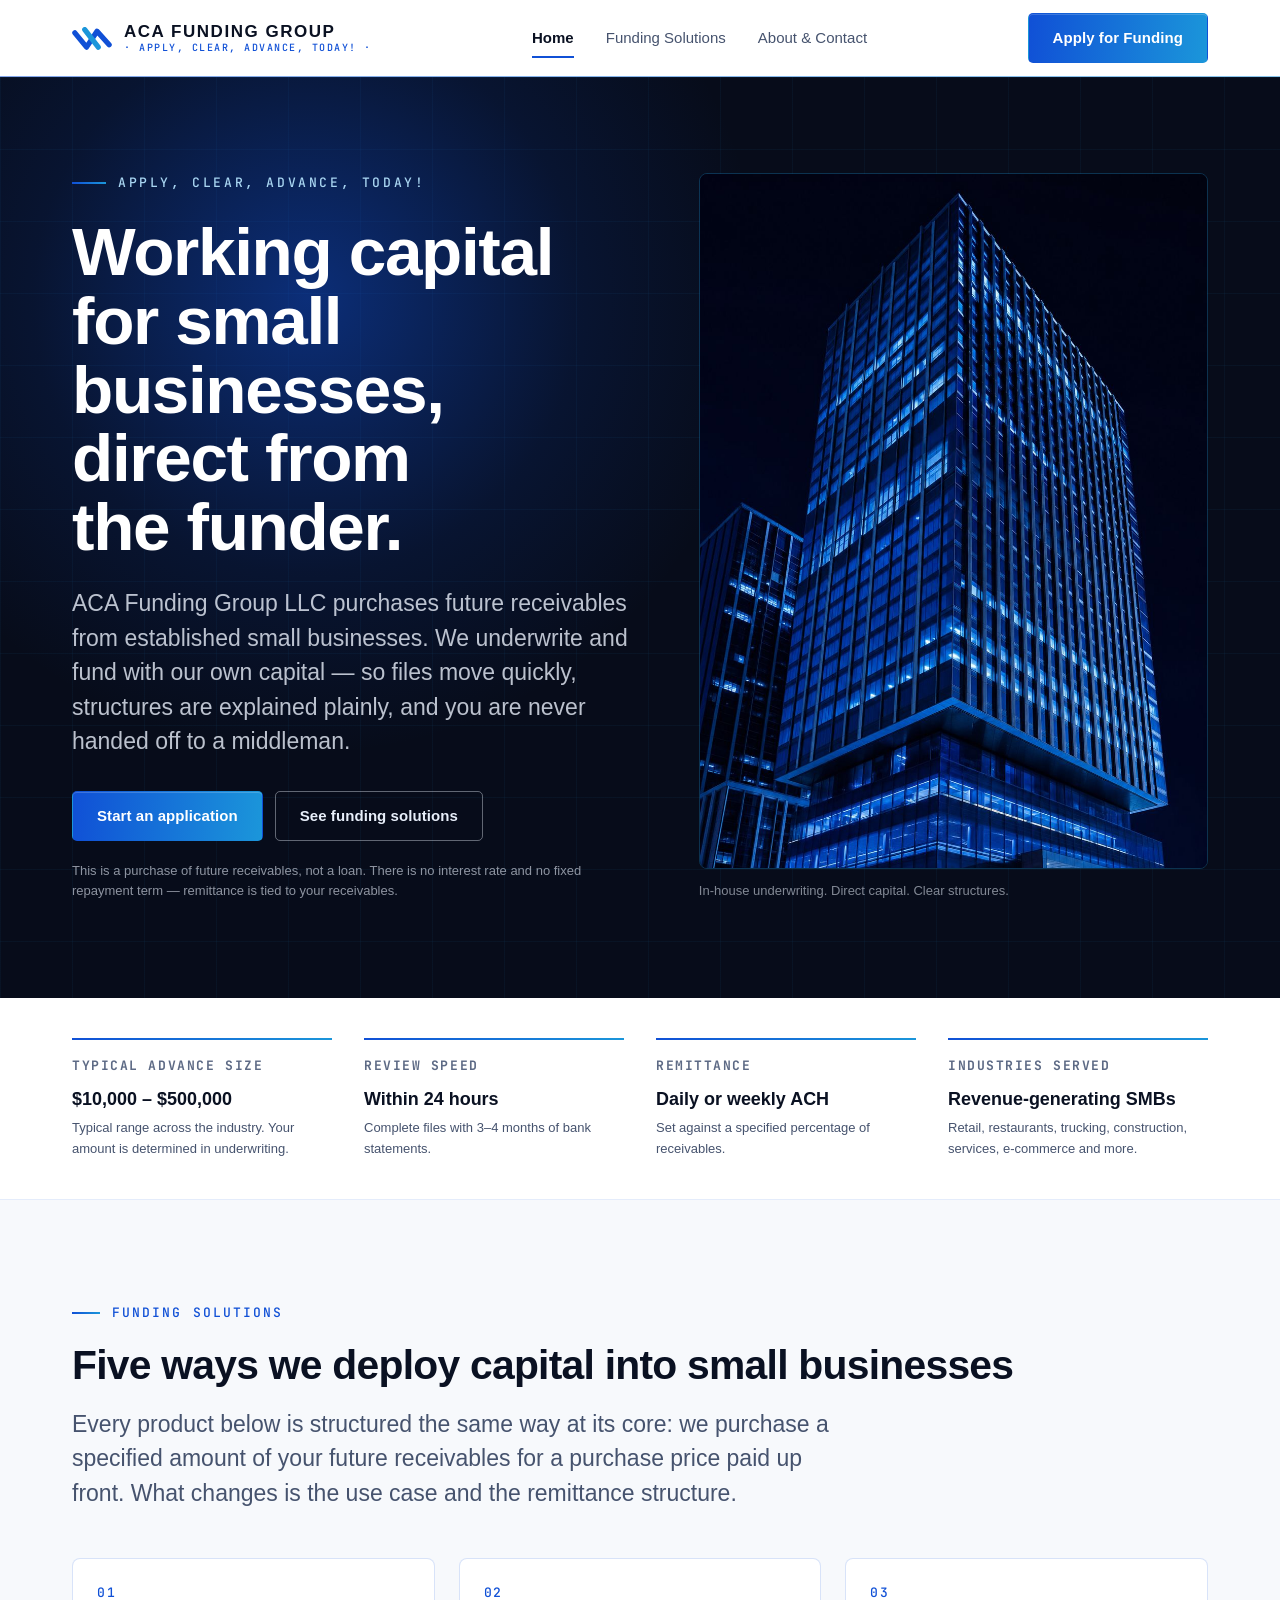
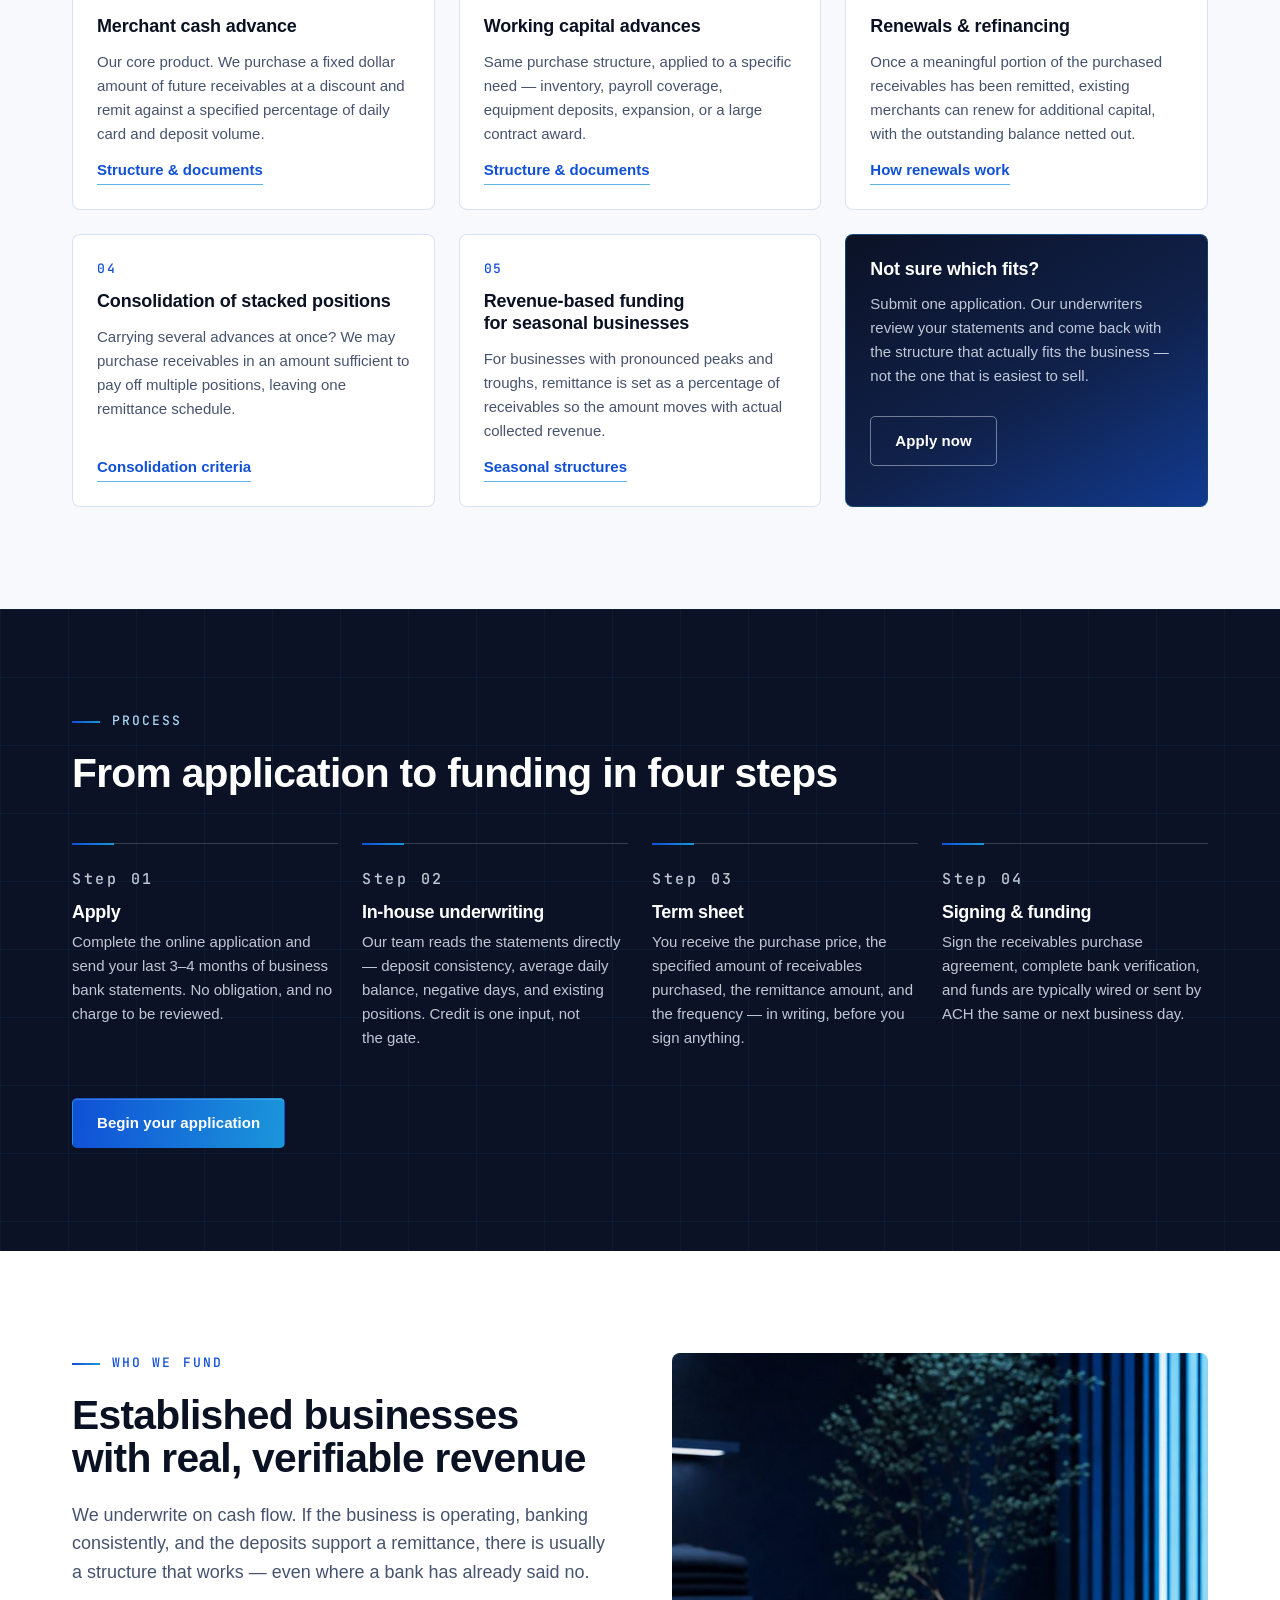
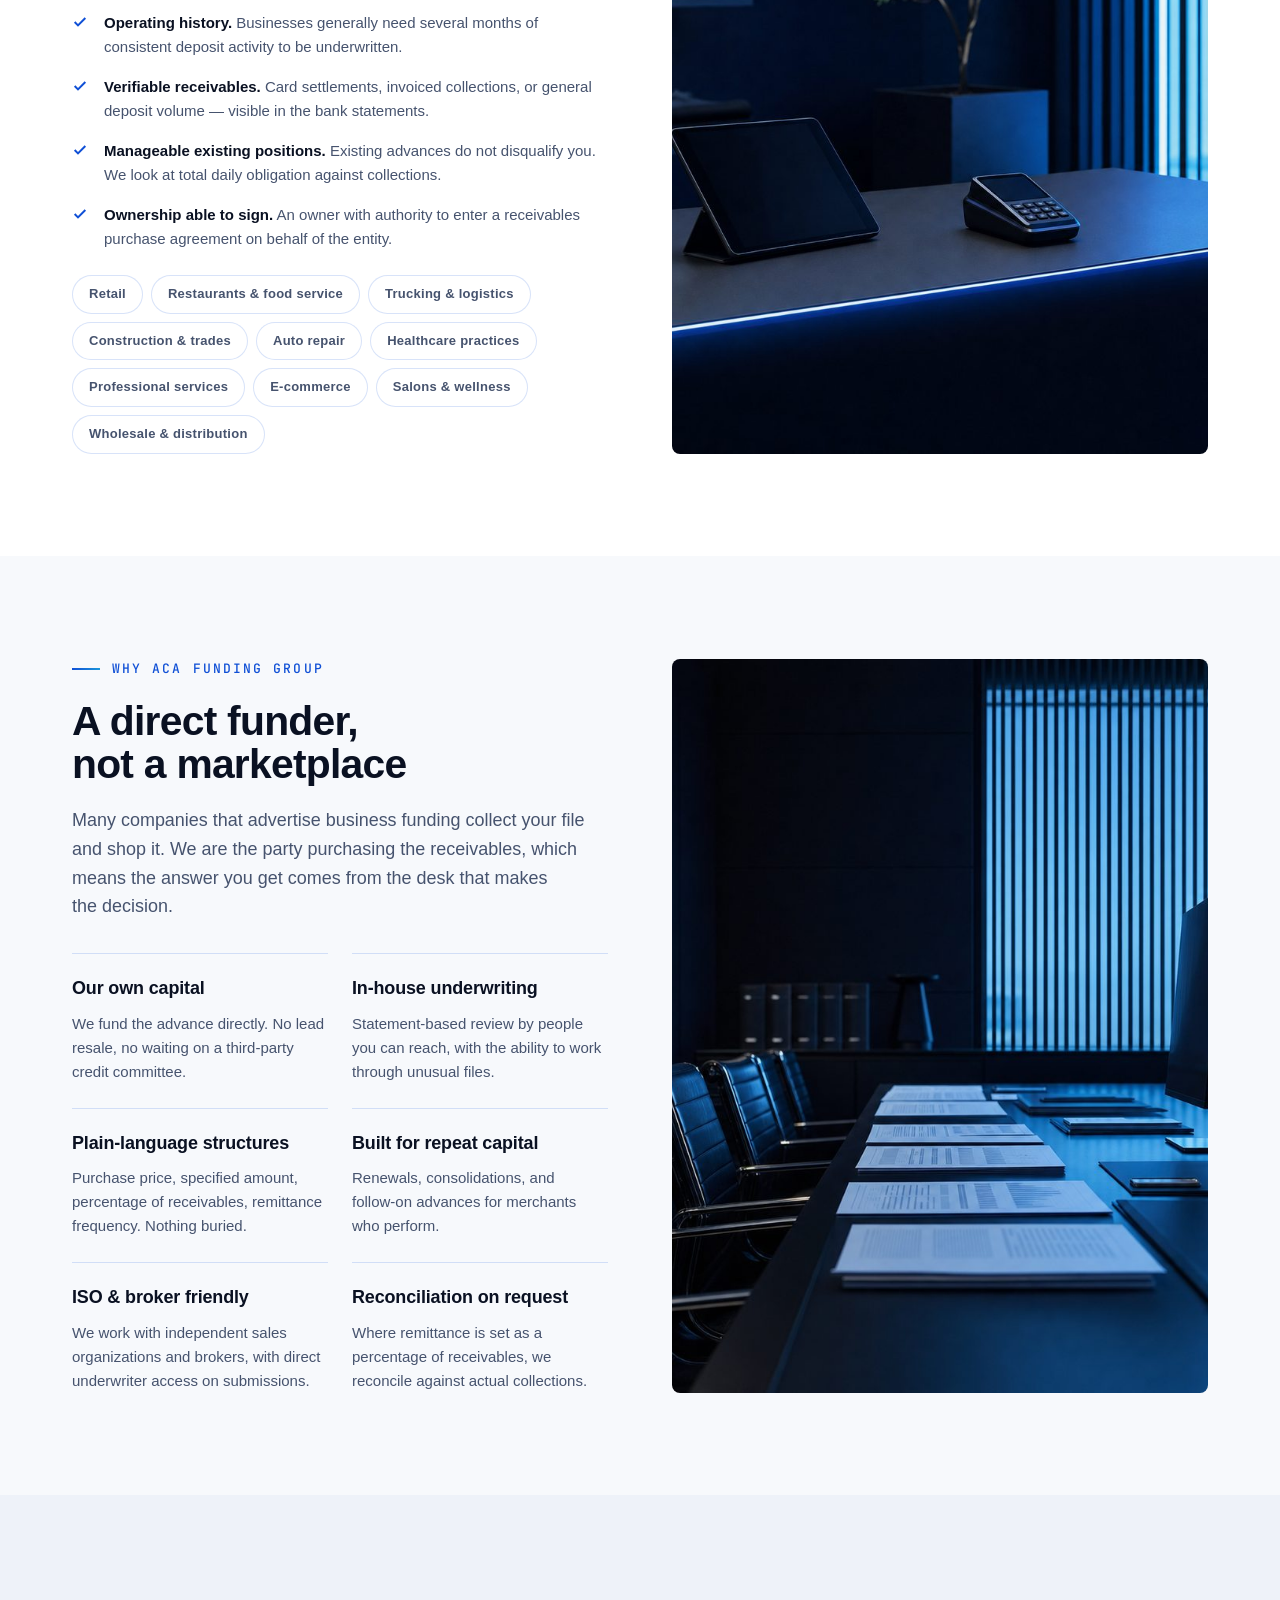
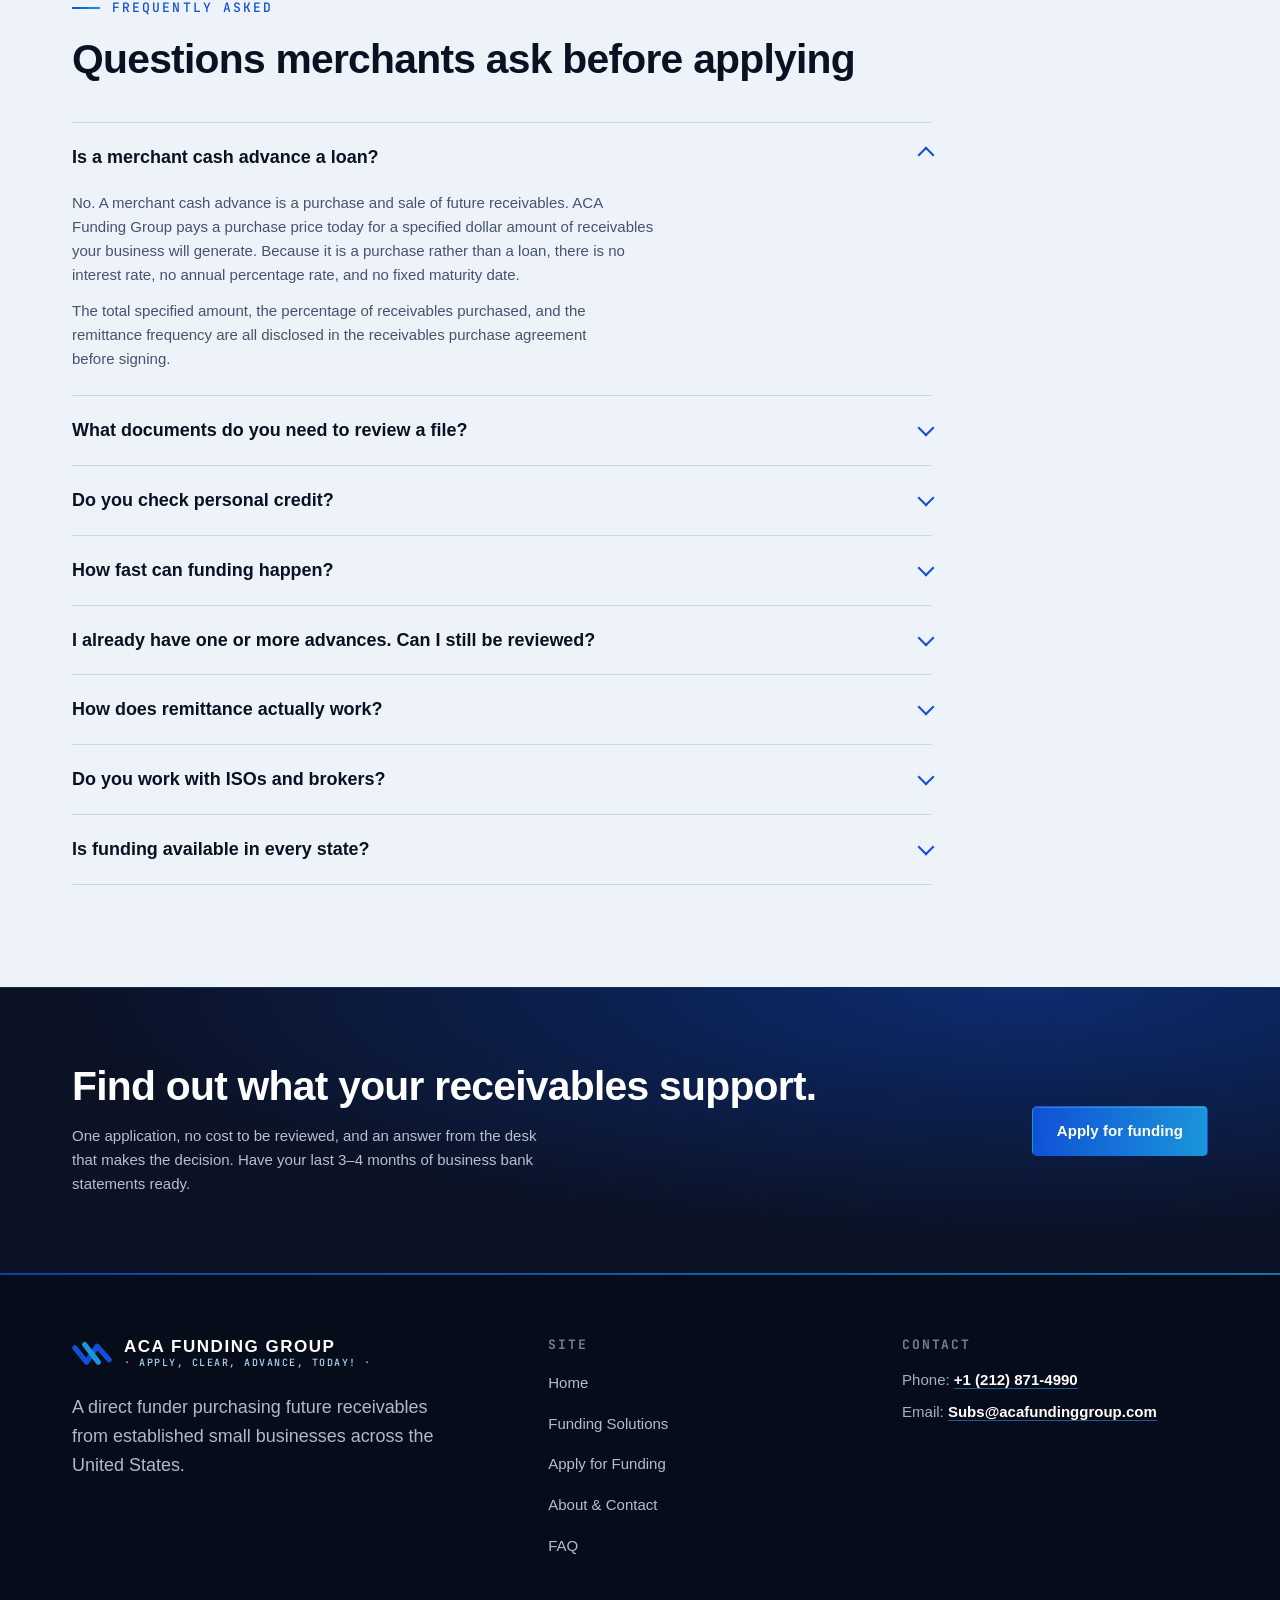
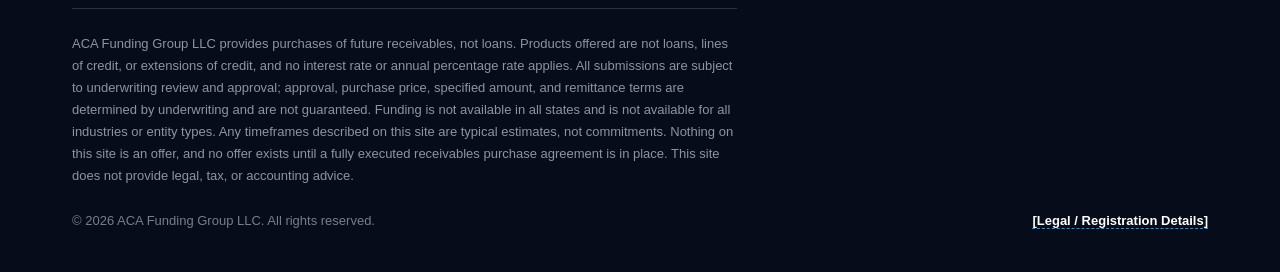
==== commit e8307fc0: "WIP rebrand: blues palette, Clash/Satoshi/JetBrains type, inline logo lockup + tagline, real contact" ====
--- a/index.html
+++ b/index.html
@@ -3,14 +3,18 @@
 <head>
 <meta charset="utf-8" />
 <meta name="viewport" content="width=device-width, initial-scale=1" />
-<title>ACA Funding Group LLC — Direct Small Business Funding in New Jersey</title>
-<meta name="description" content="ACA Funding Group LLC is a New Jersey-based direct funder that purchases future receivables from established small businesses. In-house underwriting, daily or weekly ACH remittance, decisions typically within 24 hours." />
+<title>ACA Funding Group LLC — Direct Small Business Funding</title>
+<meta name="description" content="ACA Funding Group LLC is a direct funder that purchases future receivables from established small businesses. In-house underwriting, daily or weekly ACH remittance, decisions typically within 24 hours." />
 <meta property="og:title" content="ACA Funding Group LLC — Direct Small Business Funding" />
 <meta property="og:description" content="A direct funder purchasing future receivables from established small businesses. In-house underwriting and clear terms — not a loan." />
 <meta property="og:type" content="website" />
 <link rel="icon" href="./assets/favicon.svg" type="image/svg+xml" />
 <link rel="preconnect" href="https://api.fontshare.com" />
-<link href="https://api.fontshare.com/v2/css?f[]=satoshi@400,500,700,900&display=swap" rel="stylesheet" />
+<link rel="preconnect" href="https://cdn.fontshare.com" crossorigin />
+<link rel="preconnect" href="https://fonts.googleapis.com" />
+<link rel="preconnect" href="https://fonts.gstatic.com" crossorigin />
+<link href="https://api.fontshare.com/v2/css?f[]=clash-display@500,600,700&f[]=satoshi@400,500,700&display=swap" rel="stylesheet" />
+<link href="https://fonts.googleapis.com/css2?family=JetBrains+Mono:wght@400;500&display=swap" rel="stylesheet" />
 <link rel="stylesheet" href="./base.css" />
 <link rel="stylesheet" href="./style.css" />
 </head>
@@ -19,14 +23,14 @@
 
 <header class="site-header">
   <div class="wrap header-inner">
-    <a class="brand" href="./index.html" aria-label="ACA Funding Group — home">
-      <svg width="32" height="32" viewBox="0 0 32 32" fill="none" aria-hidden="true" focusable="false">
-        <path d="M16 4.5 L28 27.5 H4 Z" stroke="currentColor" stroke-width="2.2" stroke-linejoin="miter" />
-        <path d="M10 21.6 H22" stroke="#B0813A" stroke-width="2.4" />
-      </svg>
+    <a class="brand" href="./index.html" aria-label="ACA Funding Group — Apply, Clear, Advance, Today! — home">
+      <svg class="logo-mark" viewBox="0 0 98 57" width="40" height="23" fill="none" aria-hidden="true" focusable="false">
+          <path d="M6.5 14.5 L35.5 50 L61.5 10.5 L91.5 44" stroke="#1050D6" stroke-width="13" stroke-linecap="round" stroke-linejoin="round" />
+          <path d="M31 6.5 L64.5 50" stroke="#1B96DA" stroke-width="13" stroke-linecap="round" stroke-linejoin="round" />
+        </svg>
       <span class="brand-text">
         <span class="brand-name">ACA Funding Group</span>
-        <span class="brand-sub">Direct Funder &middot; New Jersey</span>
+        <span class="brand-sub">&middot; Apply, Clear, Advance, Today! &middot;</span>
       </span>
     </a>
     <nav class="nav" aria-label="Primary">
@@ -55,7 +59,7 @@
   <section class="hero">
     <div class="wrap hero-grid">
       <div>
-        <p class="hero-flag">New Jersey based &middot; Direct funder</p>
+        <p class="hero-tagline">Apply, Clear, Advance, Today!</p>
         <h1 class="h-hero">Working capital for small businesses, direct from the funder.</h1>
         <p class="lede">ACA Funding Group LLC purchases future receivables from established small businesses. We underwrite and fund with our own capital &mdash; so files move quickly, structures are explained plainly, and you are never handed off to a middleman.</p>
         <div class="btn-row hero-actions">
@@ -65,7 +69,7 @@
         <p class="hero-note">This is a purchase of future receivables, not a loan. There is no interest rate and no fixed repayment term &mdash; remittance is tied to your receivables.</p>
       </div>
       <figure class="hero-figure">
-        <img src="./assets/hero-building.jpg" alt="Modern limestone and glass office building at dusk, lit from within." width="1536" height="1024" fetchpriority="high" />
+        <img src="./assets/hero-building.jpg" alt="Modern glass-and-steel office tower at blue hour, lit from within." width="1000" height="1500" fetchpriority="high" />
         <figcaption>In-house underwriting. Direct capital. Clear structures.</figcaption>
       </figure>
     </div>
@@ -133,10 +137,10 @@
           <p>For businesses with pronounced peaks and troughs, remittance is set as a percentage of receivables so the amount moves with actual collected revenue.</p>
           <a class="textlink" href="./services.html#seasonal">Seasonal structures</a>
         </article>
-        <article class="card" style="background: var(--color-primary); border-color: var(--color-primary); color: var(--color-text-inverse)">
+        <article class="card card--brand">
           <h3 class="h-card" style="color:#fff">Not sure which fits?</h3>
-          <p style="color: rgba(247,245,241,0.78)">Submit one application. Our underwriters review your statements and come back with the structure that actually fits the business &mdash; not the one that is easiest to sell.</p>
-          <a class="btn btn--primary" href="./apply.html" style="margin-top: var(--space-4); align-self:flex-start">Apply now</a>
+          <p>Submit one application. Our underwriters review your statements and come back with the structure that actually fits the business &mdash; not the one that is easiest to sell.</p>
+          <a class="btn btn--onNavy" href="./apply.html" style="margin-top: var(--space-4); align-self:flex-start">Apply now</a>
         </article>
       </div>
     </div>
@@ -201,14 +205,14 @@
           <span class="pill">Wholesale &amp; distribution</span>
         </div>
       </div>
-      <img src="./assets/smallbiz.jpg" alt="Independent shop owner standing at the counter of a small retail business." width="1400" height="933" loading="lazy" />
+      <img src="./assets/smallbiz.jpg" alt="Clean modern retail counter with a card terminal and tablet, lit in cool blue." width="1400" height="933" loading="lazy" />
     </div>
   </section>
 
   <!-- WHY ACA -->
   <section class="section">
     <div class="wrap split split--reverse">
-      <img src="./assets/underwriting.jpg" alt="Quiet underwriting conference room with printed statements on a long table." width="1200" height="896" loading="lazy" />
+      <img src="./assets/underwriting.jpg" alt="Quiet underwriting room with printed statements aligned on a long table." width="1400" height="932" loading="lazy" />
       <div>
         <p class="eyebrow">Why ACA Funding Group</p>
         <h2 class="h-page">A direct funder, not a marketplace</h2>
@@ -321,17 +325,17 @@
   <div class="wrap">
     <div class="footer-grid">
       <div>
-        <a class="brand" href="./index.html" aria-label="ACA Funding Group — home">
-          <svg width="32" height="32" viewBox="0 0 32 32" fill="none" aria-hidden="true" focusable="false">
-            <path d="M16 4.5 L28 27.5 H4 Z" stroke="currentColor" stroke-width="2.2" stroke-linejoin="miter" />
-            <path d="M10 21.6 H22" stroke="#B0813A" stroke-width="2.4" />
+        <a class="brand" href="./index.html" aria-label="ACA Funding Group — Apply, Clear, Advance, Today! — home">
+          <svg class="logo-mark" viewBox="0 0 98 57" width="40" height="23" fill="none" aria-hidden="true" focusable="false">
+            <path d="M6.5 14.5 L35.5 50 L61.5 10.5 L91.5 44" stroke="#1050D6" stroke-width="13" stroke-linecap="round" stroke-linejoin="round" />
+            <path d="M31 6.5 L64.5 50" stroke="#1B96DA" stroke-width="13" stroke-linecap="round" stroke-linejoin="round" />
           </svg>
           <span class="brand-text">
             <span class="brand-name">ACA Funding Group</span>
-            <span class="brand-sub">Direct Funder &middot; New Jersey</span>
+            <span class="brand-sub">&middot; Apply, Clear, Advance, Today! &middot;</span>
           </span>
         </a>
-        <p style="margin-top: var(--space-5); max-width: 44ch">A New Jersey based direct funder purchasing future receivables from established small businesses across the United States.</p>
+        <p style="margin-top: var(--space-5); max-width: 44ch">A direct funder purchasing future receivables from established small businesses across the United States.</p>
       </div>
       <div class="footer-col">
         <h3>Site</h3>
@@ -345,14 +349,8 @@
       </div>
       <div class="footer-col">
         <h3>Contact</h3>
-        <!-- PLACEHOLDER: replace [Phone] with the company's real phone number, e.g. (201) 555-0123 -->
-        <p>Phone: <span class="placeholder">[Phone]</span></p>
-        <!-- PLACEHOLDER: replace [Email] with the company's real email address, e.g. info@acafundinggroup.com -->
-        <p style="margin-top: var(--space-2)">Email: <span class="placeholder">[Email]</span></p>
-        <!-- PLACEHOLDER: replace [Address] with the company's real street address, city, NJ, ZIP -->
-        <p style="margin-top: var(--space-2)">Office: <span class="placeholder">[Address]</span></p>
-        <!-- PLACEHOLDER: replace [Business Hours] with real hours of operation, e.g. Mon–Fri, 9:00am–6:00pm ET -->
-        <p style="margin-top: var(--space-2)">Hours: <span class="placeholder">[Business Hours]</span></p>
+        <p>Phone: <a href="tel:+12128714990">+1 (212) 871-4990</a></p>
+        <p style="margin-top: var(--space-2)">Email: <a href="mailto:Subs@acafundinggroup.com">Subs@acafundinggroup.com</a></p>
       </div>
     </div>
     <p class="footer-disclosure">
--- a/base.css
+++ b/base.css
@@ -26,10 +26,10 @@
 ul[role='list'], ol[role='list'] { list-style: none; }
 input, button, textarea, select { font: inherit; color: inherit; }
 
-h1, h2, h3, h4, h5, h6 { text-wrap: balance; line-height: 1.14; font-weight: 700; letter-spacing: -0.015em; }
+h1, h2, h3, h4, h5, h6 { text-wrap: balance; line-height: 1.06; font-weight: 600; letter-spacing: -0.018em; }
 p, li, figcaption { text-wrap: pretty; }
 
-::selection { background: rgba(15, 36, 64, 0.16); color: var(--color-text); }
+::selection { background: rgba(16, 80, 214, 0.16); color: var(--color-text); }
 
 :focus-visible { outline: 2px solid var(--color-primary); outline-offset: 3px; border-radius: var(--radius-sm); }
 
--- a/style.css
+++ b/style.css
@@ -1,17 +1,19 @@
 /* ============================================================
    ACA Funding Group — design tokens + components
-   Institutional finance aesthetic: deep navy, warm neutrals,
-   single muted-gold accent reserved for calls to action.
+   Art direction: "futuristic clean" — precision-instrument
+   fintech. Near-black deep blue ground, crisp cool white,
+   brand blues #1050D6 / #1B96DA in restrained gradients,
+   hairline cool borders, tight radii, monospace micro-labels.
    ============================================================ */
 
 :root {
   /* Type scale */
   --text-xs: clamp(0.75rem, 0.72rem + 0.15vw, 0.8125rem);
   --text-sm: clamp(0.875rem, 0.85rem + 0.15vw, 0.9375rem);
-  --text-base: clamp(1rem, 0.97rem + 0.15vw, 1.0625rem);
-  --text-lg: clamp(1.125rem, 1.05rem + 0.4vw, 1.375rem);
-  --text-xl: clamp(1.5rem, 1.25rem + 1vw, 2.125rem);
-  --text-2xl: clamp(2rem, 1.3rem + 2.4vw, 3.25rem);
+  --text-base: clamp(1rem, 0.98rem + 0.18vw, 1.125rem);
+  --text-lg: clamp(1.1875rem, 1.1rem + 0.45vw, 1.4375rem);
+  --text-xl: clamp(1.75rem, 1.35rem + 1.5vw, 2.75rem);
+  --text-2xl: clamp(2.375rem, 1.5rem + 3.4vw, 4.25rem);
 
   /* Spacing (4px base) */
   --space-1: 0.25rem;
@@ -29,45 +31,51 @@
   --space-32: 8rem;
 
   /* Color — light only (dark mode intentionally out of scope) */
-  --color-bg: #f7f5f1;
-  --color-surface: #fdfcfa;
-  --color-surface-2: #f2efe9;
-  --color-border: #ded8cd;
-  --color-divider: #e9e4db;
-
-  --color-text: #14212f;
-  --color-text-muted: #55616f;
-  --color-text-faint: #8b939c;
-  --color-text-inverse: #f7f5f1;
-
-  --color-primary: #0f2440;
-  --color-primary-hover: #163459;
-  --color-primary-deep: #0a1a2f;
-  --color-primary-tint: #e6e9ee;
-
-  --color-accent: #b0813a;
-  --color-accent-hover: #966d2e;
-  --color-accent-soft: #efe6d5;
-
-  --color-success: #2f6b45;
-
-  --radius-sm: 0.25rem;
-  --radius-md: 0.375rem;
-  --radius-lg: 0.5rem;
+  --color-bg: #f7f9fc;
+  --color-surface: #ffffff;
+  --color-surface-2: #eef2f9;
+  --color-border: rgba(16, 80, 214, 0.16);
+  --color-divider: rgba(16, 80, 214, 0.11);
+
+  --color-text: #0a1122;
+  --color-text-muted: #46536e;
+  --color-text-faint: #5d6a85;
+  --color-text-inverse: #e8effa;
+
+  --color-primary: #1050d6;
+  --color-primary-hover: #0b3cab;
+  --color-primary-deep: #070c1a;
+  --color-primary-ink: #0b1226;
+  --color-primary-tint: #e7eefd;
+
+  /* Bright secondary (the light-blue diagonal of the mark) */
+  --color-accent: #1b96da;
+  --color-accent-hover: #1580bd;
+  --color-accent-soft: #a9d6f2;
+
+  --gradient-brand: linear-gradient(96deg, #1050d6 0%, #1b96da 100%);
+  --gradient-rule: linear-gradient(90deg, #1050d6, #1b96da);
+
+  --color-success: #0f7a5a;
+
+  --radius-sm: 4px;
+  --radius-md: 5px;
+  --radius-lg: 8px;
   --radius-full: 9999px;
 
   --transition-interactive: 180ms cubic-bezier(0.16, 1, 0.3, 1);
 
-  --shadow-sm: 0 1px 2px rgba(15, 36, 64, 0.06);
-  --shadow-md: 0 4px 14px rgba(15, 36, 64, 0.08);
-  --shadow-lg: 0 18px 44px rgba(15, 36, 64, 0.12);
+  --shadow-sm: 0 1px 1px rgba(10, 17, 34, 0.04);
+  --shadow-md: 0 6px 20px rgba(11, 18, 38, 0.06);
+  --shadow-lg: 0 20px 48px rgba(11, 18, 38, 0.1);
 
   --content-narrow: 680px;
   --content-default: 980px;
   --content-wide: 1200px;
 
   --font-body: 'Satoshi', 'Inter', 'Helvetica Neue', Arial, sans-serif;
-  --font-display: 'Satoshi', 'Inter', 'Helvetica Neue', Arial, sans-serif;
+  --font-display: 'Clash Display', 'Space Grotesk', 'Satoshi', 'Helvetica Neue', Arial, sans-serif;
+  --font-mono: 'JetBrains Mono', ui-monospace, SFMono-Regular, Menlo, monospace;
 }
 
 /* ---------- Layout primitives ---------- */
@@ -85,12 +93,24 @@
 .section { padding-block: clamp(var(--space-16), 8vw, var(--space-32)); }
 .section--tight { padding-block: clamp(var(--space-12), 5vw, var(--space-20)); }
 .section--navy {
-  background: var(--color-primary);
+  position: relative;
+  background: var(--color-primary-ink);
   color: var(--color-text-inverse);
-}
+  overflow: hidden;
+}
+.section--navy::before {
+  content: '';
+  position: absolute;
+  inset: 0;
+  background-image: linear-gradient(rgba(27, 150, 218, 0.07) 1px, transparent 1px),
+    linear-gradient(90deg, rgba(27, 150, 218, 0.07) 1px, transparent 1px);
+  background-size: 68px 68px;
+  pointer-events: none;
+}
+.section--navy > * { position: relative; }
 .section--navy .eyebrow { color: var(--color-accent-soft); }
 .section--navy .lede,
-.section--navy p { color: rgba(247, 245, 241, 0.82); }
+.section--navy p { color: rgba(232, 239, 250, 0.82); }
 .section--surface { background: var(--color-surface); }
 .section--alt { background: var(--color-surface-2); }
 .rule { border: 0; border-top: 1px solid var(--color-divider); }
@@ -99,26 +119,27 @@
   display: flex;
   align-items: center;
   gap: var(--space-3);
-  font-size: var(--text-xs);
-  font-weight: 700;
-  letter-spacing: 0.14em;
+  font-family: var(--font-mono);
+  font-size: var(--text-xs);
+  font-weight: 500;
+  letter-spacing: 0.16em;
   text-transform: uppercase;
-  color: var(--color-text-muted);
+  color: var(--color-primary);
   margin-bottom: var(--space-5);
 }
 .eyebrow::before {
   content: '';
-  width: 24px;
+  width: 28px;
   height: 2px;
-  background: var(--color-accent);
+  background: var(--gradient-rule);
   flex: none;
 }
 
-h1, h2, h3, h4 { font-family: var(--font-display); }
-.h-hero { font-size: var(--text-2xl); font-weight: 700; letter-spacing: -0.025em; }
-.h-page { font-size: var(--text-xl); font-weight: 700; letter-spacing: -0.02em; }
-.h-sub { font-size: var(--text-lg); font-weight: 700; letter-spacing: -0.01em; }
-.h-card { font-size: var(--text-base); font-weight: 700; }
+h1, h2, h3, h4 { font-family: var(--font-display); font-weight: 600; }
+.h-hero { font-size: var(--text-2xl); font-weight: 600; letter-spacing: -0.02em; line-height: 1.02; }
+.h-page { font-size: var(--text-xl); font-weight: 600; letter-spacing: -0.018em; line-height: 1.06; }
+.h-sub { font-size: var(--text-lg); font-weight: 600; letter-spacing: -0.012em; line-height: 1.12; }
+.h-card { font-size: var(--text-base); font-weight: 600; letter-spacing: -0.008em; line-height: 1.2; }
 
 .lede {
   font-size: var(--text-lg);
@@ -145,29 +166,30 @@
   padding: var(--space-3) var(--space-6);
   font-size: var(--text-sm);
   font-weight: 700;
-  letter-spacing: 0.01em;
+  letter-spacing: 0.005em;
   text-decoration: none;
   border-radius: var(--radius-md);
   border: 1px solid transparent;
 }
 .btn--primary {
-  background: var(--color-accent);
-  color: #1a1206;
-  border-color: var(--color-accent);
-}
-.btn--primary:hover { background: var(--color-accent-hover); border-color: var(--color-accent-hover); color: #fff; }
+  background: var(--gradient-brand);
+  color: #fff;
+  border-color: transparent;
+  box-shadow: inset 0 1px 0 rgba(255, 255, 255, 0.18);
+}
+.btn--primary:hover { background: linear-gradient(96deg, #0b3cab 0%, #1580bd 100%); color: #fff; }
 .btn--ghost {
   background: transparent;
   color: var(--color-primary);
   border-color: var(--color-border);
 }
-.btn--ghost:hover { border-color: var(--color-primary); background: rgba(15, 36, 64, 0.04); }
+.btn--ghost:hover { border-color: var(--color-primary); background: rgba(16, 80, 214, 0.06); }
 .btn--onNavy {
   background: transparent;
   color: var(--color-text-inverse);
-  border-color: rgba(247, 245, 241, 0.4);
-}
-.btn--onNavy:hover { border-color: var(--color-text-inverse); background: rgba(247, 245, 241, 0.08); }
+  border-color: rgba(232, 239, 250, 0.4);
+}
+.btn--onNavy:hover { border-color: var(--color-text-inverse); background: rgba(232, 239, 250, 0.08); }
 .btn--solid { background: var(--color-primary); color: var(--color-text-inverse); border-color: var(--color-primary); }
 .btn--solid:hover { background: var(--color-primary-hover); border-color: var(--color-primary-hover); }
 .btn[disabled] { opacity: 0.5; cursor: not-allowed; }
@@ -181,10 +203,10 @@
   font-weight: 700;
   color: var(--color-primary);
   text-decoration: none;
-  border-bottom: 1px solid var(--color-accent);
+  border-bottom: 1px solid rgba(27, 150, 218, 0.7);
   padding-bottom: 2px;
 }
-.textlink:hover { color: var(--color-accent-hover); }
+.textlink:hover { color: var(--color-accent-hover); border-bottom-color: var(--color-accent-hover); }
 .section--navy .textlink { color: var(--color-text-inverse); }
 
 /* ---------- Header ---------- */
@@ -193,38 +215,60 @@
   position: sticky;
   top: 0;
   z-index: 60;
-  background: rgba(247, 245, 241, 0.94);
-  backdrop-filter: blur(10px);
+  background: #fff;
   border-bottom: 1px solid var(--color-divider);
+}
+.site-header::after {
+  content: '';
+  position: absolute;
+  left: 0;
+  right: 0;
+  bottom: -1px;
+  height: 1px;
+  background: var(--gradient-rule);
+  opacity: 0.45;
 }
 .header-inner {
   display: flex;
   align-items: center;
   justify-content: space-between;
-  gap: var(--space-6);
-  min-height: 72px;
+  gap: var(--space-5);
+  min-height: 76px;
 }
 .brand {
   display: inline-flex;
   align-items: center;
   gap: var(--space-3);
   text-decoration: none;
+  color: var(--color-text);
+}
+.brand svg { flex: none; }
+.brand .logo-mark { width: 34px; height: auto; }
+.brand-text { display: flex; flex-direction: column; gap: 3px; line-height: 1; }
+.brand-name {
+  font-family: var(--font-display);
+  font-size: 0.9375rem;
+  font-weight: 600;
+  letter-spacing: 0.09em;
+  text-transform: uppercase;
+  white-space: nowrap;
+}
+.brand-sub {
+  font-family: var(--font-mono);
+  font-size: 0.5625rem;
+  font-weight: 500;
+  letter-spacing: 0.13em;
+  text-transform: uppercase;
   color: var(--color-primary);
-}
-.brand svg { flex: none; }
-.brand-text { display: flex; flex-direction: column; line-height: 1.05; }
-.brand-name {
-  font-size: 0.9375rem;
-  font-weight: 700;
-  letter-spacing: 0.06em;
-  text-transform: uppercase;
-}
-.brand-sub {
-  font-size: 0.6875rem;
-  font-weight: 500;
-  letter-spacing: 0.16em;
-  text-transform: uppercase;
-  color: var(--color-text-faint);
+  white-space: nowrap;
+}
+@media (min-width: 420px) {
+  .brand-name { font-size: 1rem; }
+  .brand-sub { font-size: 0.625rem; letter-spacing: 0.15em; }
+}
+@media (min-width: 900px) {
+  .brand .logo-mark { width: 40px; }
+  .brand-name { font-size: 1.0625rem; }
 }
 
 .nav { display: none; align-items: center; gap: var(--space-8); }
@@ -237,15 +281,11 @@
 }
 .nav a:hover { color: var(--color-primary); }
 .nav a[aria-current='page'] {
-  color: var(--color-primary);
+  color: var(--color-text);
   font-weight: 700;
-  box-shadow: inset 0 -2px 0 var(--color-accent);
+  box-shadow: inset 0 -2px 0 var(--color-primary);
 }
 .header-cta { display: none; }
-@media (min-width: 900px) {
-  .nav, .header-cta { display: flex; }
-  .nav-toggle { display: none; }
-}
 
 .nav-toggle {
   display: inline-flex;
@@ -257,6 +297,12 @@
   border-radius: var(--radius-md);
   color: var(--color-primary);
 }
+@media (min-width: 900px) {
+  .nav, .header-cta { display: flex; }
+  .nav-toggle { display: none; }
+  .mobile-nav.is-open { display: none; }
+}
+
 .mobile-nav {
   display: none;
   border-top: 1px solid var(--color-divider);
@@ -277,7 +323,51 @@
 
 /* ---------- Hero ---------- */
 
-.hero { background: var(--color-primary-deep); color: var(--color-text-inverse); position: relative; overflow: hidden; }
+.hero {
+  background: var(--color-primary-deep);
+  color: var(--color-text-inverse);
+  position: relative;
+  overflow: hidden;
+}
+.hero::before {
+  content: '';
+  position: absolute;
+  inset: 0;
+  background-image: linear-gradient(rgba(27, 150, 218, 0.06) 1px, transparent 1px),
+    linear-gradient(90deg, rgba(27, 150, 218, 0.06) 1px, transparent 1px);
+  background-size: 72px 72px;
+}
+.hero::after {
+  content: '';
+  position: absolute;
+  top: -26%;
+  left: -12%;
+  width: 72%;
+  aspect-ratio: 1;
+  background: radial-gradient(circle, rgba(16, 80, 214, 0.5) 0%, rgba(16, 80, 214, 0.12) 42%, transparent 70%);
+  pointer-events: none;
+}
+.hero > * { position: relative; z-index: 1; }
+.hero-tagline {
+  font-family: var(--font-mono);
+  font-size: var(--text-xs);
+  font-weight: 500;
+  letter-spacing: 0.2em;
+  text-transform: uppercase;
+  color: var(--color-accent-soft);
+  margin-bottom: var(--space-6);
+  display: flex;
+  align-items: center;
+  gap: var(--space-3);
+  flex-wrap: wrap;
+}
+.hero-tagline::before {
+  content: '';
+  width: 34px;
+  height: 2px;
+  background: var(--gradient-rule);
+  flex: none;
+}
 .hero-grid {
   display: grid;
   gap: var(--space-10);
@@ -285,43 +375,32 @@
   align-items: center;
 }
 @media (min-width: 940px) {
-  .hero-grid { grid-template-columns: 1.05fr 0.95fr; gap: var(--space-16); }
+  .hero-grid { grid-template-columns: 1.05fr 0.95fr; gap: var(--space-16); align-items: stretch; }
+  .hero-figure { display: flex; flex-direction: column; }
+  .hero-figure img { aspect-ratio: auto; flex: 1; min-height: 420px; }
 }
 .hero h1 { color: #fff; }
-.hero .lede { color: rgba(247, 245, 241, 0.8); margin-top: var(--space-6); }
-.hero-flag {
-  display: inline-flex;
-  align-items: center;
-  gap: var(--space-3);
-  font-size: var(--text-xs);
-  font-weight: 700;
-  letter-spacing: 0.14em;
-  text-transform: uppercase;
-  color: var(--color-accent-soft);
-  border: 1px solid rgba(176, 129, 58, 0.55);
-  border-radius: var(--radius-full);
-  padding: var(--space-2) var(--space-4);
-  margin-bottom: var(--space-6);
-}
+.hero .lede { color: rgba(232, 239, 250, 0.8); margin-top: var(--space-6); }
 .hero-actions { margin-top: var(--space-8); }
-.hero-note { margin-top: var(--space-5); font-size: var(--text-xs); color: rgba(247, 245, 241, 0.6); }
+.hero-note { margin-top: var(--space-5); font-size: var(--text-xs); color: rgba(232, 239, 250, 0.6); }
 .hero-figure { position: relative; }
 .hero-figure img {
   width: 100%;
   aspect-ratio: 4 / 3;
   object-fit: cover;
   border-radius: var(--radius-lg);
-  border: 1px solid rgba(247, 245, 241, 0.12);
+  border: 1px solid rgba(27, 150, 218, 0.28);
 }
 .hero-figure figcaption {
   margin-top: var(--space-3);
   font-size: var(--text-xs);
-  color: rgba(247, 245, 241, 0.55);
+  color: rgba(232, 239, 250, 0.55);
 }
 
 /* ---------- Trust bar ---------- */
 
 .trustbar { background: var(--color-surface); border-bottom: 1px solid var(--color-divider); }
+.trust-item dt, .contact-item h3, .aside-card h3, .review-group h3, .spec-block h4, .dl-inline dt, .progress-meta, .crumbs, .card-num, .step-index, .footer-col h3 { font-family: var(--font-mono); }
 .trustbar-grid {
   display: grid;
   grid-template-columns: 1fr;
@@ -330,7 +409,7 @@
 }
 @media (min-width: 620px) { .trustbar-grid { grid-template-columns: repeat(2, 1fr); } }
 @media (min-width: 1000px) { .trustbar-grid { grid-template-columns: repeat(4, 1fr); } }
-.trust-item { border-top: 2px solid var(--color-primary); padding-top: var(--space-4); }
+.trust-item { border-top: 2px solid transparent; border-image: var(--gradient-rule) 1; padding-top: var(--space-4); }
 .trust-item dt {
   font-size: var(--text-xs);
   font-weight: 700;
@@ -364,9 +443,9 @@
 .card .textlink { margin-top: auto; align-self: flex-start; }
 .card-num {
   font-size: var(--text-xs);
-  font-weight: 700;
+  font-weight: 500;
   letter-spacing: 0.14em;
-  color: var(--color-accent);
+  color: var(--color-primary);
 }
 .icon-tile {
   width: 40px; height: 40px;
@@ -377,8 +456,9 @@
 }
 
 .split { display: grid; gap: var(--space-10); align-items: center; }
-@media (min-width: 900px) { .split { grid-template-columns: 1fr 1fr; gap: var(--space-16); } }
+@media (min-width: 900px) { .split { grid-template-columns: 1fr 1fr; gap: var(--space-16); align-items: stretch; } }
 .split img { border-radius: var(--radius-lg); object-fit: cover; width: 100%; }
+@media (min-width: 900px) { .split > img { height: 100%; min-height: 420px; } }
 .split--reverse > :first-child { order: 2; }
 @media (max-width: 899px) { .split--reverse > :first-child { order: 0; } }
 
@@ -390,7 +470,8 @@
   font-size: var(--text-sm);
   color: var(--color-text-muted);
 }
-.checklist svg { color: var(--color-accent); margin-top: 3px; }
+.checklist svg { color: var(--color-primary); margin-top: 3px; }
+.section--navy .checklist svg { color: var(--color-accent); }
 .checklist strong { color: var(--color-text); font-weight: 700; }
 .section--navy .checklist strong { color: #fff; }
 
@@ -404,19 +485,28 @@
   color: var(--color-text-muted);
   background: var(--color-surface);
 }
-.section--navy .pill { border-color: rgba(247, 245, 241, 0.24); color: rgba(247, 245, 241, 0.85); background: transparent; }
+.section--navy .pill { border-color: rgba(232, 239, 250, 0.24); color: rgba(232, 239, 250, 0.85); background: transparent; }
 
 /* ---------- Process steps ---------- */
 
 .steps { display: grid; gap: var(--space-6); counter-reset: step; }
 @media (min-width: 760px) { .steps { grid-template-columns: repeat(2, 1fr); } }
 @media (min-width: 1060px) { .steps { grid-template-columns: repeat(4, 1fr); } }
-.step { border-top: 2px solid rgba(247, 245, 241, 0.25); padding-top: var(--space-5); }
+.step { border-top: 1px solid rgba(232, 239, 250, 0.2); padding-top: var(--space-5); position: relative; }
+.step::before {
+  content: '';
+  position: absolute;
+  top: -1px;
+  left: 0;
+  width: 42px;
+  height: 2px;
+  background: var(--gradient-rule);
+}
 .step-index {
   font-size: var(--text-xs);
-  font-weight: 700;
-  letter-spacing: 0.14em;
-  color: var(--color-accent);
+  font-weight: 500;
+  letter-spacing: 0.18em;
+  color: var(--color-accent-soft);
   margin-bottom: var(--space-3);
 }
 .step h3 { font-size: var(--text-base); font-weight: 700; color: #fff; margin-bottom: var(--space-2); }
@@ -444,8 +534,8 @@
   flex: none;
   width: 12px; height: 12px;
   margin-top: 6px;
-  border-right: 2px solid var(--color-accent);
-  border-bottom: 2px solid var(--color-accent);
+  border-right: 2px solid var(--color-primary);
+  border-bottom: 2px solid var(--color-primary);
   transform: rotate(45deg);
   transition: transform var(--transition-interactive);
 }
@@ -463,7 +553,7 @@
 }
 @media (min-width: 920px) { .service { grid-template-columns: 0.85fr 1.15fr; gap: var(--space-12); } }
 .service + .service { margin-top: clamp(var(--space-12), 6vw, var(--space-20)); }
-.service-meta { display: grid; gap: var(--space-5); }
+.service-meta { display: grid; gap: var(--space-5); align-content: start; }
 .spec { display: grid; gap: var(--space-5); }
 .spec-block { background: var(--color-surface); border: 1px solid var(--color-border); border-radius: var(--radius-lg); padding: var(--space-5) var(--space-6); }
 .spec-block h4 {
@@ -477,7 +567,7 @@
 .spec-block p, .spec-block li { font-size: var(--text-sm); color: var(--color-text-muted); }
 .spec-block ul { list-style: none; display: grid; gap: var(--space-2); }
 .spec-block ul li { display: grid; grid-template-columns: 14px 1fr; gap: var(--space-3); }
-.spec-block ul li::before { content: ''; width: 6px; height: 6px; margin-top: 8px; background: var(--color-accent); border-radius: var(--radius-full); }
+.spec-block ul li::before { content: ''; width: 6px; height: 6px; margin-top: 9px; background: var(--gradient-brand); border-radius: 1px; }
 .dl-inline { display: grid; gap: var(--space-3); }
 .dl-inline div { display: grid; grid-template-columns: 1fr; gap: var(--space-1); }
 @media (min-width: 560px) { .dl-inline div { grid-template-columns: 170px 1fr; gap: var(--space-4); } }
@@ -485,8 +575,11 @@
 .dl-inline dd { font-size: var(--text-sm); color: var(--color-text-muted); }
 
 .callout {
-  border-left: 3px solid var(--color-accent);
+  border-left: 3px solid var(--color-primary);
   background: var(--color-surface);
+  border-top: 1px solid var(--color-divider);
+  border-right: 1px solid var(--color-divider);
+  border-bottom: 1px solid var(--color-divider);
   padding: var(--space-5) var(--space-6);
   border-radius: 0 var(--radius-md) var(--radius-md) 0;
 }
@@ -496,22 +589,37 @@
 /* ---------- Page hero (interior) ---------- */
 
 .page-hero {
-  background: var(--color-primary);
+  background-color: var(--color-primary-deep);
   color: var(--color-text-inverse);
-  padding-block: clamp(var(--space-12), 7vw, var(--space-20));
-  background-image: linear-gradient(90deg, rgba(10, 26, 47, 0.94), rgba(10, 26, 47, 0.6)), url('./assets/pattern.jpg');
+  padding-block: clamp(var(--space-16), 8vw, var(--space-24));
+  background-image: linear-gradient(100deg, rgba(7, 12, 26, 0.96) 0%, rgba(7, 12, 26, 0.78) 45%, rgba(11, 18, 38, 0.62) 100%), url('./assets/pattern.jpg');
   background-size: cover;
   background-position: center;
+  border-bottom: 1px solid rgba(27, 150, 218, 0.35);
 }
 .page-hero h1 { color: #fff; max-width: 22ch; }
-.page-hero .lede { color: rgba(247, 245, 241, 0.82); margin-top: var(--space-5); }
-.crumbs { font-size: var(--text-xs); letter-spacing: 0.12em; text-transform: uppercase; color: rgba(247, 245, 241, 0.6); margin-bottom: var(--space-5); }
-.crumbs a { color: rgba(247, 245, 241, 0.8); text-decoration: none; }
+.page-hero .lede { color: rgba(232, 239, 250, 0.82); margin-top: var(--space-5); }
+.crumbs { font-size: var(--text-xs); letter-spacing: 0.12em; text-transform: uppercase; color: rgba(232, 239, 250, 0.6); margin-bottom: var(--space-5); }
+.crumbs a { color: rgba(232, 239, 250, 0.8); text-decoration: none; }
 .crumbs a:hover { color: #fff; }
 
 /* ---------- CTA band ---------- */
 
-.cta-band { background: var(--color-primary-deep); color: var(--color-text-inverse); }
+.cta-band {
+  position: relative;
+  overflow: hidden;
+  background: var(--color-primary-ink);
+  color: var(--color-text-inverse);
+  border-top: 1px solid rgba(27, 150, 218, 0.24);
+}
+.cta-band::before {
+  content: '';
+  position: absolute;
+  inset: 0;
+  background: radial-gradient(120% 140% at 80% 0%, rgba(16, 80, 214, 0.42) 0%, transparent 62%);
+  pointer-events: none;
+}
+.cta-inner { position: relative; }
 .cta-inner {
   display: grid;
   gap: var(--space-8);
@@ -520,39 +628,57 @@
 }
 @media (min-width: 860px) { .cta-inner { grid-template-columns: 1.2fr auto; } }
 .cta-inner h2 { color: #fff; font-size: var(--text-xl); }
-.cta-inner p { color: rgba(247, 245, 241, 0.78); margin-top: var(--space-4); max-width: 56ch; font-size: var(--text-sm); }
+.cta-inner p { color: rgba(232, 239, 250, 0.78); margin-top: var(--space-4); max-width: 56ch; font-size: var(--text-sm); }
 
 /* ---------- Footer ---------- */
 
-.site-footer { background: var(--color-primary-deep); color: rgba(247, 245, 241, 0.72); padding-block: var(--space-16) var(--space-10); }
+.site-footer {
+  position: relative;
+  background: var(--color-primary-deep);
+  color: rgba(232, 239, 250, 0.76);
+  padding-block: var(--space-16) var(--space-10);
+  border-top: 1px solid rgba(27, 150, 218, 0.28);
+}
+.site-footer::before {
+  content: '';
+  position: absolute;
+  top: -1px; left: 0; right: 0;
+  height: 2px;
+  background: var(--gradient-rule);
+  opacity: 0.7;
+}
+.site-footer .brand-sub { color: var(--color-accent-soft) !important; }
 .footer-grid { display: grid; gap: var(--space-10); }
 @media (min-width: 780px) { .footer-grid { grid-template-columns: 1.4fr 1fr 1fr; gap: var(--space-12); } }
 .site-footer .brand { color: #fff; }
-.site-footer .brand-sub { color: rgba(247, 245, 241, 0.5); }
 .footer-col h3 {
   font-size: var(--text-xs);
   font-weight: 700;
   letter-spacing: 0.14em;
   text-transform: uppercase;
-  color: rgba(247, 245, 241, 0.5);
+  color: rgba(232, 239, 250, 0.5);
   margin-bottom: var(--space-4);
 }
 .footer-col ul { list-style: none; display: grid; gap: var(--space-3); }
-.footer-col a { color: rgba(247, 245, 241, 0.78); text-decoration: none; font-size: var(--text-sm); }
+.footer-col a { color: rgba(232, 239, 250, 0.78); text-decoration: none; font-size: var(--text-sm); }
 .footer-col a:hover { color: #fff; }
-.footer-col p { font-size: var(--text-sm); color: rgba(247, 245, 241, 0.72); }
+.footer-col p { font-size: var(--text-sm); color: rgba(232, 239, 250, 0.72); }
 .placeholder {
   font-weight: 700;
   color: #fff;
   border-bottom: 1px dashed var(--color-accent);
 }
+.footer-col a[href^='tel'], .footer-col a[href^='mailto'] { color: #fff; font-weight: 600; border-bottom: 1px solid rgba(27, 150, 218, 0.6); }
+.footer-col a[href^='tel']:hover, .footer-col a[href^='mailto']:hover { border-bottom-color: #fff; }
+.contact-item a { color: var(--color-primary); text-decoration: none; border-bottom: 1px solid rgba(27, 150, 218, 0.55); }
+.contact-item a:hover { color: var(--color-primary-hover); border-bottom-color: var(--color-primary-hover); }
 .footer-disclosure {
   margin-top: var(--space-12);
   padding-top: var(--space-6);
-  border-top: 1px solid rgba(247, 245, 241, 0.16);
+  border-top: 1px solid rgba(232, 239, 250, 0.16);
   font-size: var(--text-xs);
   line-height: 1.7;
-  color: rgba(247, 245, 241, 0.6);
+  color: rgba(232, 239, 250, 0.6);
   max-width: 92ch;
 }
 .footer-bottom {
@@ -562,7 +688,7 @@
   gap: var(--space-4) var(--space-6);
   justify-content: space-between;
   font-size: var(--text-xs);
-  color: rgba(247, 245, 241, 0.5);
+  color: rgba(232, 239, 250, 0.5);
 }
 
 /* ---------- Forms / application ---------- */
@@ -572,7 +698,7 @@
 
 .progress { display: grid; gap: var(--space-3); margin-bottom: var(--space-8); }
 .progress-track { height: 4px; background: var(--color-surface-2); border-radius: var(--radius-full); overflow: hidden; border: 1px solid var(--color-divider); }
-.progress-fill { height: 100%; background: var(--color-accent); width: 20%; transition: width 320ms cubic-bezier(0.16, 1, 0.3, 1); }
+.progress-fill { height: 100%; background: var(--gradient-rule); width: 20%; transition: width 320ms cubic-bezier(0.16, 1, 0.3, 1); }
 .progress-meta { display: flex; justify-content: space-between; gap: var(--space-4); font-size: var(--text-xs); letter-spacing: 0.1em; text-transform: uppercase; color: var(--color-text-faint); font-weight: 700; }
 
 .form-card {
@@ -587,13 +713,13 @@
 .fs-head h2 { font-size: var(--text-lg); }
 .fs-head p { font-size: var(--text-sm); color: var(--color-text-muted); margin-top: var(--space-2); max-width: 62ch; }
 
-.field-grid { display: grid; gap: var(--space-5); }
+.field-grid { display: grid; gap: var(--space-5); align-items: start; }
 @media (min-width: 640px) { .field-grid--2 { grid-template-columns: repeat(2, 1fr); } }
-.field { display: grid; gap: var(--space-2); }
+.field { display: grid; gap: var(--space-2); align-content: start; }
 .field--full { grid-column: 1 / -1; }
 .field label { font-size: var(--text-sm); font-weight: 700; color: var(--color-text); }
 .field .hint { font-size: var(--text-xs); color: var(--color-text-faint); }
-.req { color: var(--color-accent); }
+.req { color: var(--color-primary); }
 .field input, .field select, .field textarea {
   width: 100%;
   min-height: 48px;
@@ -606,7 +732,7 @@
 }
 .field textarea { min-height: 110px; resize: vertical; line-height: 1.5; }
 .field select { appearance: none; background-image: url("data:image/svg+xml,%3Csvg xmlns='http://www.w3.org/2000/svg' width='14' height='14' viewBox='0 0 24 24' fill='none' stroke='%2355616f' stroke-width='2'%3E%3Cpath d='M6 9l6 6 6-6'/%3E%3C/svg%3E"); background-repeat: no-repeat; background-position: right var(--space-4) center; padding-right: var(--space-10); }
-.field input:focus, .field select:focus, .field textarea:focus { border-color: var(--color-primary); box-shadow: 0 0 0 3px rgba(15, 36, 64, 0.1); outline: none; }
+.field input:focus, .field select:focus, .field textarea:focus { border-color: var(--color-primary); box-shadow: 0 0 0 3px rgba(16, 80, 214, 0.14); outline: none; }
 .field .error-msg { font-size: var(--text-xs); font-weight: 600; color: #9a2b2b; display: none; }
 .field.is-invalid input, .field.is-invalid select, .field.is-invalid textarea { border-color: #9a2b2b; background: #fdf6f5; }
 .field.is-invalid .error-msg { display: block; }
@@ -656,7 +782,7 @@
 .aside-card h3 { font-size: var(--text-xs); letter-spacing: 0.12em; text-transform: uppercase; color: var(--color-text-faint); margin-bottom: var(--space-4); }
 .aside-card ul { list-style: none; display: grid; gap: var(--space-3); }
 .aside-card li { font-size: var(--text-sm); color: var(--color-text-muted); display: grid; grid-template-columns: 16px 1fr; gap: var(--space-3); }
-.aside-card li::before { content: ''; width: 6px; height: 6px; margin-top: 8px; border-radius: var(--radius-full); background: var(--color-accent); }
+.aside-card li::before { content: ''; width: 6px; height: 6px; margin-top: 9px; border-radius: 1px; background: var(--gradient-brand); }
 .aside-card p { font-size: var(--text-sm); color: var(--color-text-muted); }
 @media (min-width: 1000px) { .apply-aside { position: sticky; top: 96px; } }
 
@@ -709,7 +835,7 @@
 
 .contact-grid { display: grid; gap: var(--space-6); }
 @media (min-width: 760px) { .contact-grid { grid-template-columns: repeat(3, 1fr); } }
-.contact-item { border-top: 2px solid var(--color-primary); padding-top: var(--space-4); }
+.contact-item { border-top: 2px solid transparent; border-image: var(--gradient-rule) 1; padding-top: var(--space-4); }
 .contact-item h3 { font-size: var(--text-xs); letter-spacing: 0.12em; text-transform: uppercase; color: var(--color-text-faint); margin-bottom: var(--space-2); }
 .contact-item p { font-size: var(--text-base); font-weight: 700; color: var(--color-text); }
 .contact-item p .placeholder { color: var(--color-primary); }
@@ -717,8 +843,8 @@
 
 .stat-strip { display: grid; gap: var(--space-6); }
 @media (min-width: 700px) { .stat-strip { grid-template-columns: repeat(3, 1fr); } }
-.stat { border-left: 2px solid var(--color-accent); padding-left: var(--space-5); }
-.stat dt { font-size: var(--text-xs); text-transform: uppercase; letter-spacing: 0.12em; color: rgba(247, 245, 241, 0.55); margin-bottom: var(--space-2); }
+.stat { border-left: 2px solid transparent; border-image: linear-gradient(180deg, #1050d6, #1b96da) 1; padding-left: var(--space-5); }
+.stat dt { font-size: var(--text-xs); text-transform: uppercase; letter-spacing: 0.12em; color: rgba(232, 239, 250, 0.55); margin-bottom: var(--space-2); }
 .stat dd { font-size: var(--text-base); font-weight: 700; color: #fff; }
 
 .skip-link {
@@ -733,3 +859,111 @@
 .reveal { opacity: 0; transform: translateY(12px); transition: opacity 600ms cubic-bezier(0.16, 1, 0.3, 1), transform 600ms cubic-bezier(0.16, 1, 0.3, 1); }
 .reveal.is-visible { opacity: 1; transform: none; }
 @media (prefers-reduced-motion: reduce) { .reveal { opacity: 1; transform: none; } }
+
+/* ---------- Futurist refinements (rebrand) ---------- */
+
+.mono-label,
+.eyebrow,
+.card-num,
+.step-index,
+.trust-item dt,
+.contact-item h3,
+.aside-card h3,
+.review-group h3,
+.spec-block h4,
+.dl-inline dt,
+.progress-meta,
+.crumbs,
+.footer-col h3 {
+  font-variant-numeric: tabular-nums;
+}
+
+/* Cards: hairline depth instead of shadow, gradient top edge on hover */
+.card {
+  position: relative;
+  transition: border-color var(--transition-interactive), transform var(--transition-interactive);
+}
+.card:not(.card--flat)::before {
+  content: '';
+  position: absolute;
+  inset: -1px -1px auto -1px;
+  height: 2px;
+  border-radius: var(--radius-lg) var(--radius-lg) 0 0;
+  background: var(--gradient-rule);
+  opacity: 0;
+  transition: opacity var(--transition-interactive);
+}
+.card:not(.card--flat):hover { border-color: rgba(16, 80, 214, 0.34); }
+.card:not(.card--flat):hover::before { opacity: 1; }
+.card--flat { border-top: 1px solid var(--color-border); }
+
+/* Tight, precise tags (the only pill-shaped elements) */
+.pill { border-radius: var(--radius-full); letter-spacing: 0.02em; }
+a.pill:hover { border-color: var(--color-primary); color: var(--color-primary); }
+
+/* Service blocks get a hairline gradient marker */
+.service { position: relative; }
+.service::before {
+  content: '';
+  position: absolute;
+  top: -1px;
+  left: 0;
+  width: 56px;
+  height: 2px;
+  background: var(--gradient-rule);
+}
+
+/* Section rules */
+.rule { border-top: 1px solid var(--color-divider); }
+.trustbar { position: relative; }
+
+/* Deep-ground panels used on dark sections */
+.section--navy .card,
+.cta-band .card {
+  background: rgba(16, 80, 214, 0.08);
+  border-color: rgba(27, 150, 218, 0.26);
+}
+
+/* Form polish */
+.field input, .field select, .field textarea { border-radius: var(--radius-sm); }
+.field input:focus, .field select:focus, .field textarea:focus {
+  border-color: var(--color-primary);
+  box-shadow: 0 0 0 3px rgba(16, 80, 214, 0.14);
+}
+.form-card { border-radius: var(--radius-lg); box-shadow: none; }
+.radio-chip input:checked + span { background: var(--gradient-brand); border-color: transparent; color: #fff; }
+.check-line input { accent-color: var(--color-primary); }
+.success-card { box-shadow: none; border-top: 2px solid var(--color-success); }
+.success-mark { background: rgba(15, 122, 90, 0.1); border-radius: var(--radius-sm); }
+.next-steps li::before { border-radius: var(--radius-sm); background: var(--gradient-brand); font-family: var(--font-mono); }
+.ref-line { border-radius: var(--radius-sm); border-style: solid; border-color: var(--color-border); background: var(--color-primary-tint); }
+.ref-line strong { font-family: var(--font-mono); }
+.icon-tile { border-radius: var(--radius-sm); }
+
+/* Numeric process labels */
+.step-index { display: inline-block; }
+
+/* Placeholder + inline link legibility on light surfaces */
+.contact-item span .placeholder,
+.contact-item .placeholder { color: var(--color-primary); border-bottom-color: rgba(16, 80, 214, 0.5); }
+.success-card a[href^='tel'],
+.success-card a[href^='mailto'],
+.prose a, .faq-body a {
+  color: var(--color-primary);
+  font-weight: 600;
+  text-decoration: none;
+  border-bottom: 1px solid rgba(27, 150, 218, 0.55);
+}
+.success-card a[href^='tel']:hover,
+.success-card a[href^='mailto']:hover { color: var(--color-primary-hover); }
+.footer-col p { word-break: break-word; }
+
+/* Brand-filled card (deep ink + brand glow) */
+.card--brand {
+  background: linear-gradient(150deg, #0b1226 0%, #10214a 55%, #123a8f 100%);
+  border-color: rgba(27, 150, 218, 0.34);
+  color: var(--color-text-inverse);
+}
+.card--brand::before { display: none; }
+.card--brand p { color: rgba(232, 239, 250, 0.82); }
+.card--brand .btn--onNavy { border-color: rgba(232, 239, 250, 0.45); color: #fff; }
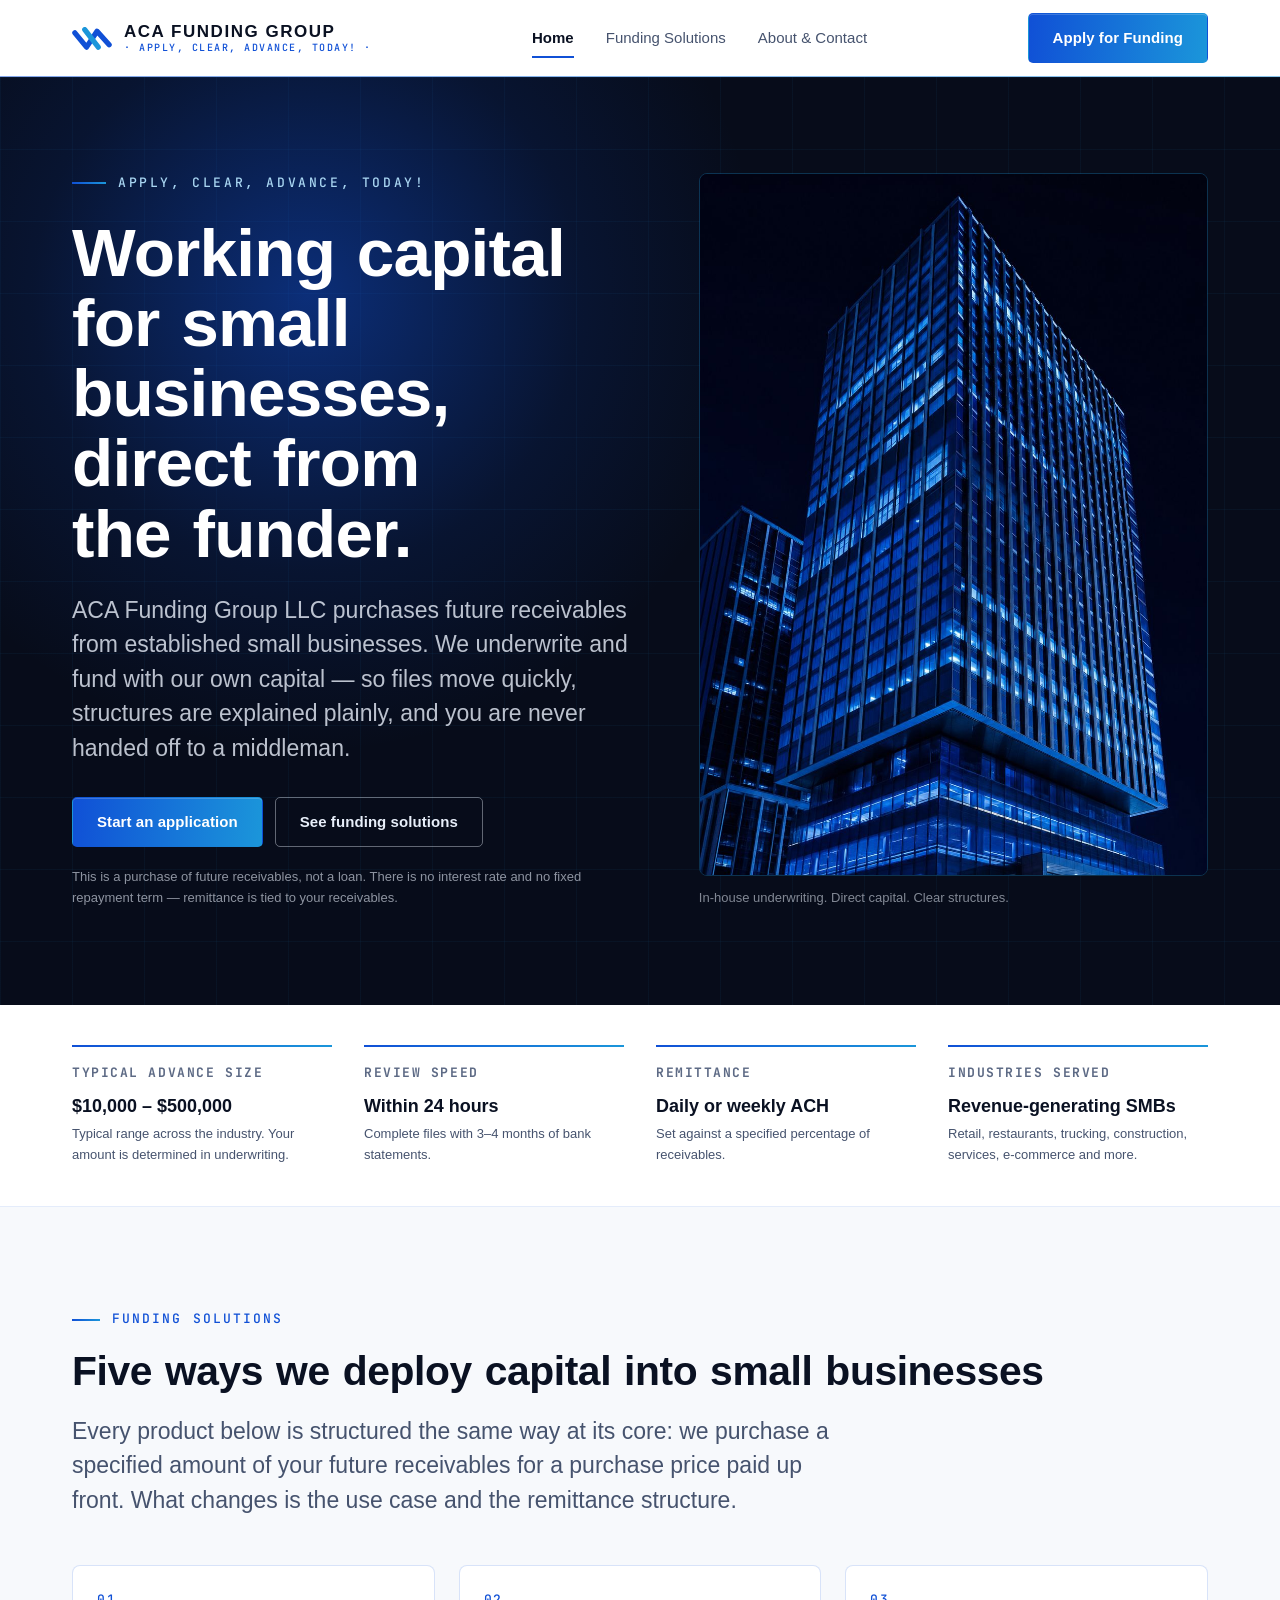
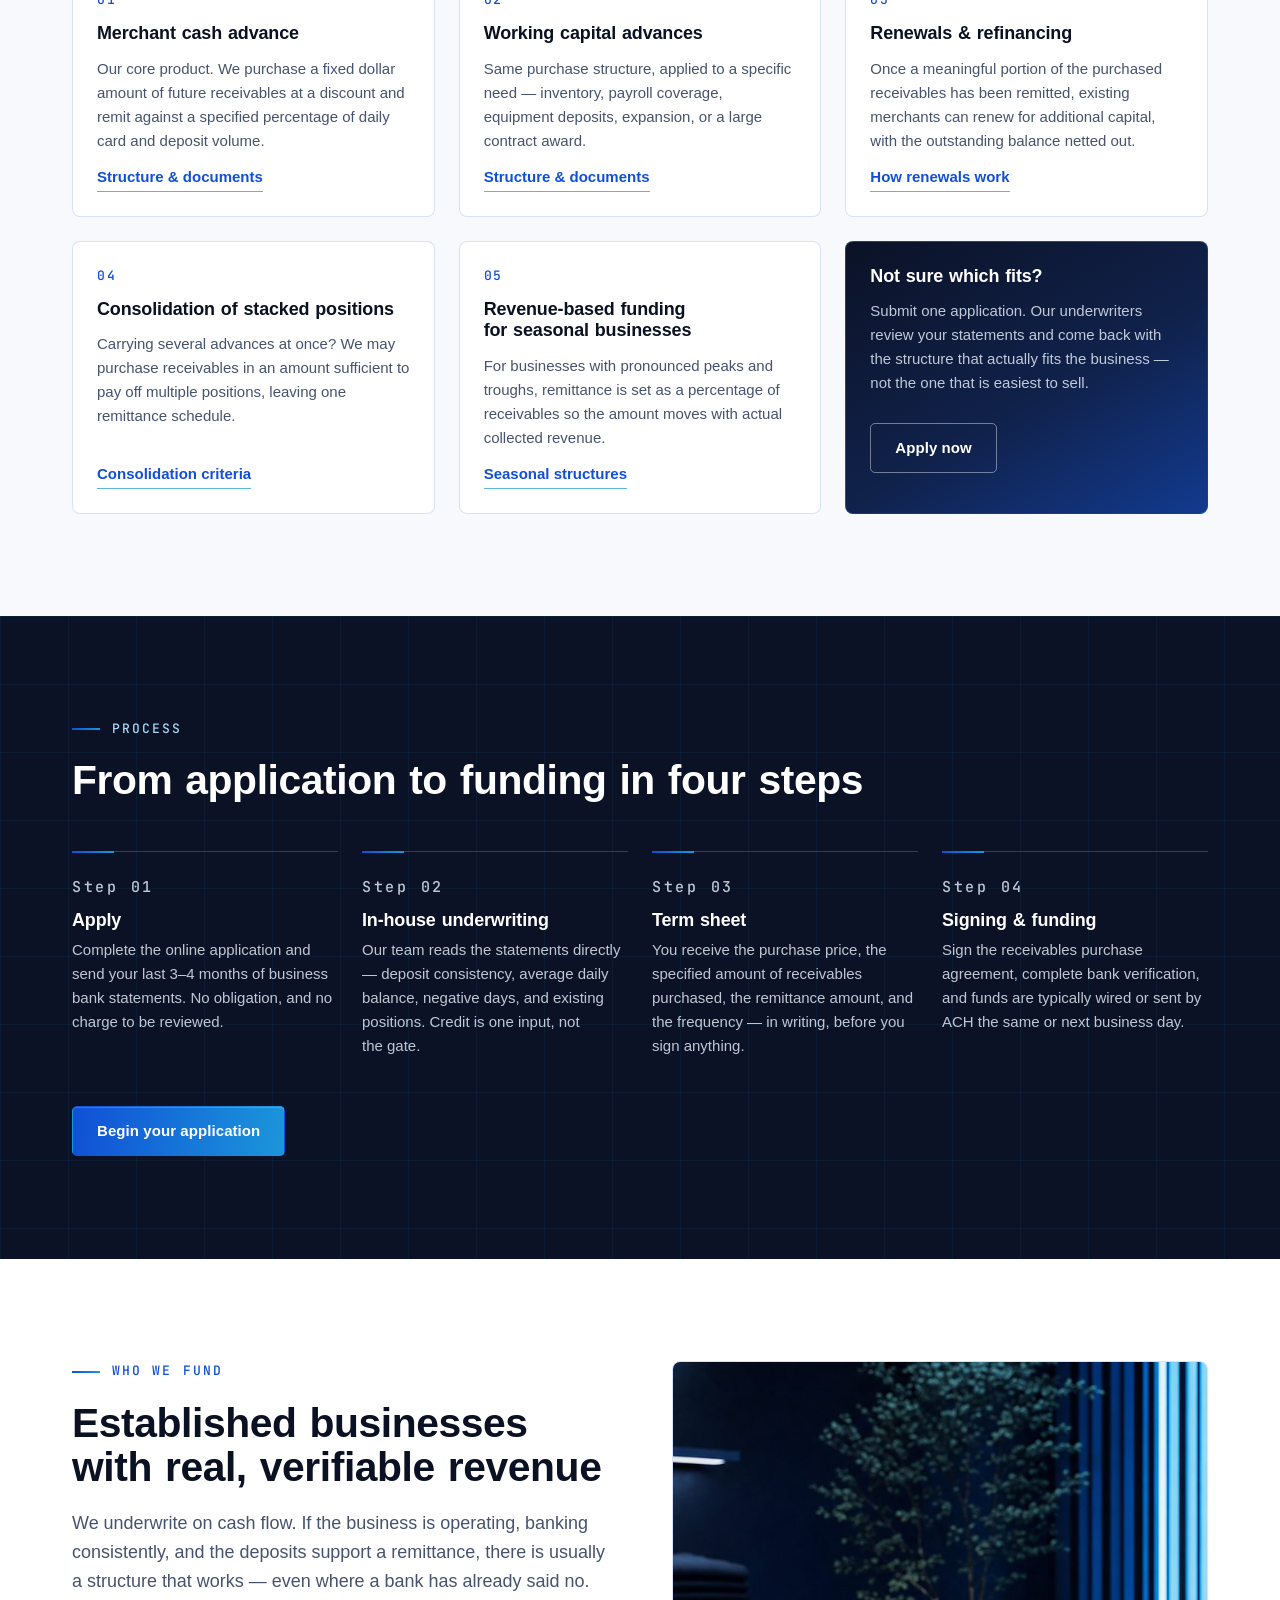
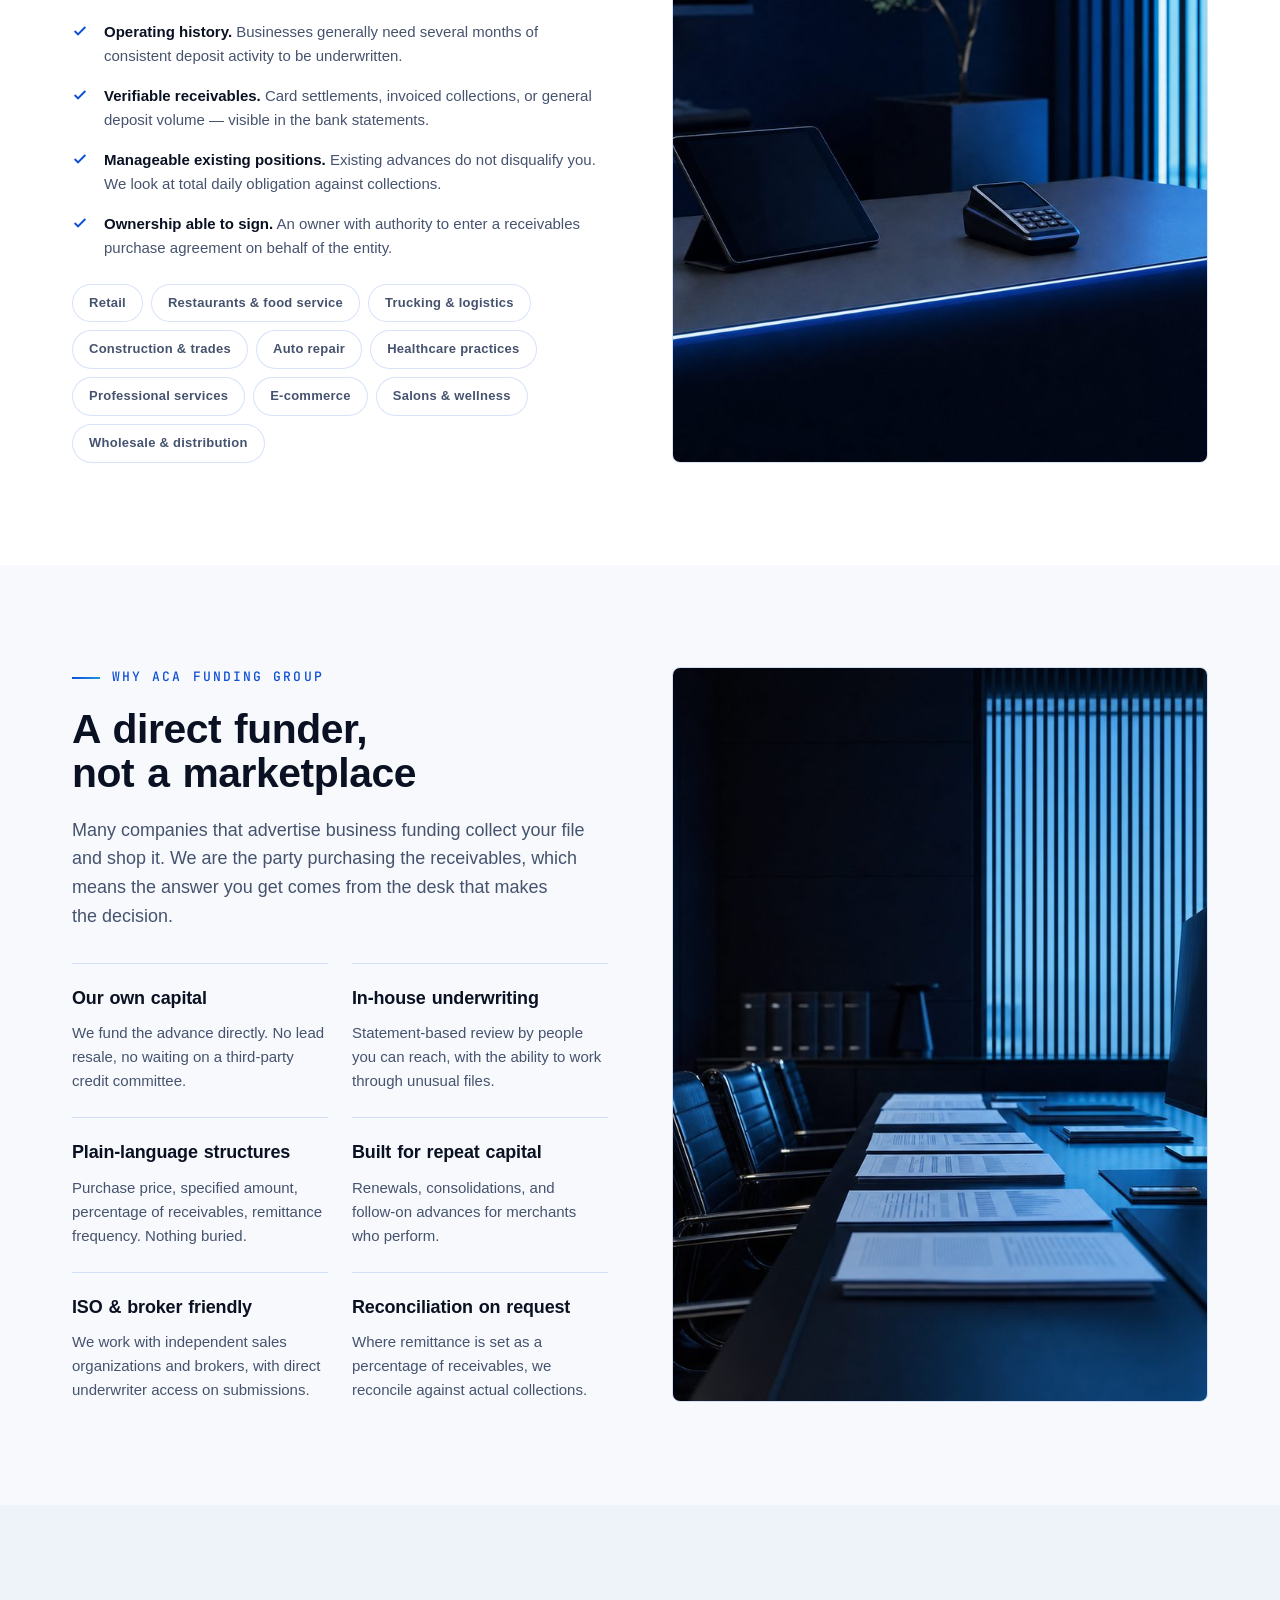
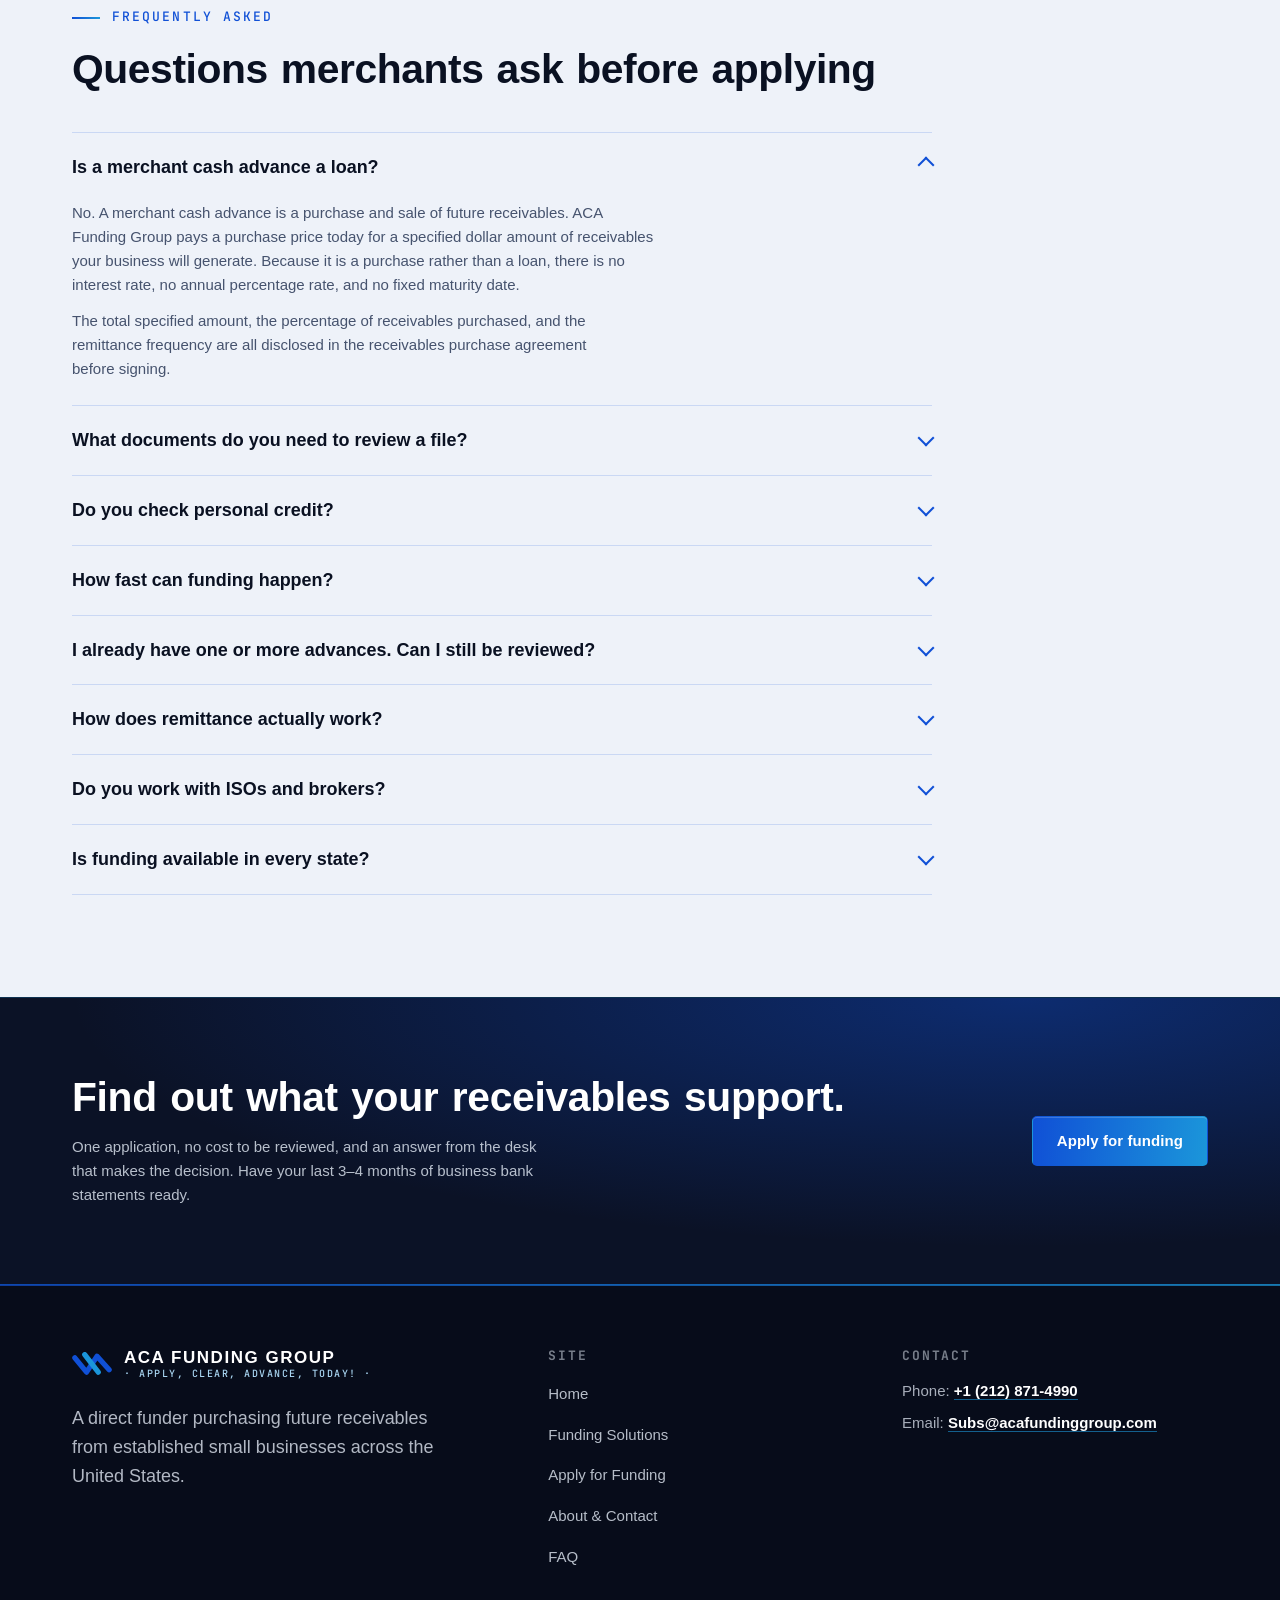
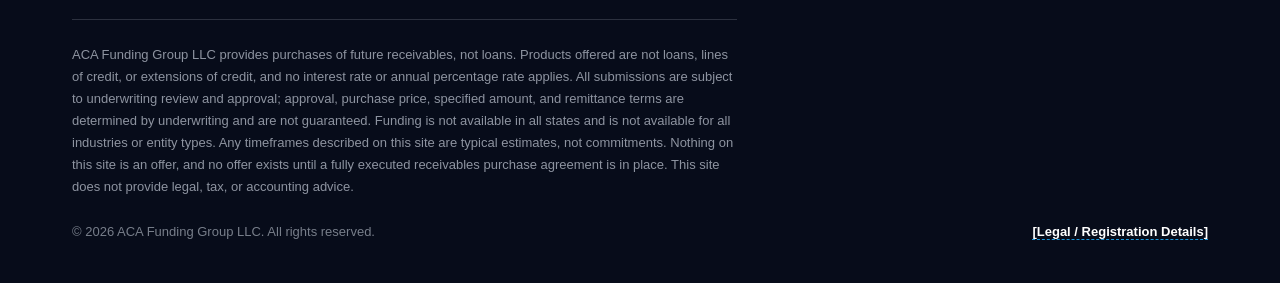
==== commit bd5eef85: "SEO groundwork: unique titles/descriptions, canonicals, OG/Twitter cards, JSON-LD (Organization/Fina" ====
--- a/index.html
+++ b/index.html
@@ -3,11 +3,25 @@
 <head>
 <meta charset="utf-8" />
 <meta name="viewport" content="width=device-width, initial-scale=1" />
-<title>ACA Funding Group LLC — Direct Small Business Funding</title>
-<meta name="description" content="ACA Funding Group LLC is a direct funder that purchases future receivables from established small businesses. In-house underwriting, daily or weekly ACH remittance, decisions typically within 24 hours." />
-<meta property="og:title" content="ACA Funding Group LLC — Direct Small Business Funding" />
-<meta property="og:description" content="A direct funder purchasing future receivables from established small businesses. In-house underwriting and clear terms — not a loan." />
+<title>ACA Funding Group | Merchant Cash Advance &amp; Working Capital</title>
+<meta name="description" content="ACA Funding Group is a direct funder purchasing future receivables from established small businesses. In-house underwriting, decisions typically in 24 hours." />
+<link rel="canonical" href="https://www.acafundinggroup.com/" />
+<meta name="robots" content="index, follow, max-image-preview:large" />
 <meta property="og:type" content="website" />
+<meta property="og:site_name" content="ACA Funding Group" />
+<meta property="og:title" content="ACA Funding Group | Merchant Cash Advance &amp; Working Capital" />
+<meta property="og:description" content="ACA Funding Group is a direct funder purchasing future receivables from established small businesses. In-house underwriting, decisions typically in 24 hours." />
+<meta property="og:url" content="https://www.acafundinggroup.com/" />
+<meta property="og:locale" content="en_US" />
+<meta property="og:image" content="https://www.acafundinggroup.com/assets/og-image.jpg" />
+<meta property="og:image:width" content="1200" />
+<meta property="og:image:height" content="630" />
+<meta property="og:image:alt" content="ACA Funding Group — Apply, Clear, Advance, Today!" />
+<meta name="twitter:card" content="summary_large_image" />
+<meta name="twitter:title" content="ACA Funding Group | Merchant Cash Advance &amp; Working Capital" />
+<meta name="twitter:description" content="ACA Funding Group is a direct funder purchasing future receivables from established small businesses. In-house underwriting, decisions typically in 24 hours." />
+<meta name="twitter:image" content="https://www.acafundinggroup.com/assets/og-image.jpg" />
+<meta name="twitter:image:alt" content="ACA Funding Group — Apply, Clear, Advance, Today!" />
 <link rel="icon" href="./assets/favicon.svg" type="image/svg+xml" />
 <link rel="preconnect" href="https://api.fontshare.com" />
 <link rel="preconnect" href="https://cdn.fontshare.com" crossorigin />
@@ -17,6 +31,128 @@
 <link href="https://fonts.googleapis.com/css2?family=JetBrains+Mono:wght@400;500&display=swap" rel="stylesheet" />
 <link rel="stylesheet" href="./base.css" />
 <link rel="stylesheet" href="./style.css" />
+<script type="application/ld+json">
+{
+  "@context": "https://schema.org",
+  "@type": [
+    "Organization",
+    "FinancialService"
+  ],
+  "@id": "https://www.acafundinggroup.com/#organization",
+  "name": "ACA Funding Group",
+  "legalName": "ACA Funding Group LLC",
+  "url": "https://www.acafundinggroup.com/",
+  "logo": {
+    "@type": "ImageObject",
+    "url": "https://www.acafundinggroup.com/assets/logo-mark-512.png",
+    "width": 512,
+    "height": 512
+  },
+  "image": "https://www.acafundinggroup.com/assets/og-image.jpg",
+  "slogan": "Apply, Clear, Advance, Today!",
+  "telephone": "+1-212-871-4990",
+  "email": "Subs@acafundinggroup.com",
+  "areaServed": {
+    "@type": "Country",
+    "name": "US"
+  },
+  "contactPoint": [
+    {
+      "@type": "ContactPoint",
+      "contactType": "sales",
+      "telephone": "+1-212-871-4990",
+      "email": "Subs@acafundinggroup.com",
+      "availableLanguage": "English"
+    }
+  ]
+}
+</script>
+<script type="application/ld+json">
+{
+  "@context": "https://schema.org",
+  "@type": "WebSite",
+  "@id": "https://www.acafundinggroup.com/#website",
+  "url": "https://www.acafundinggroup.com/",
+  "name": "ACA Funding Group",
+  "inLanguage": "en-US",
+  "publisher": {
+    "@id": "https://www.acafundinggroup.com/#organization"
+  }
+}
+</script>
+<script type="application/ld+json">
+{
+  "@context": "https://schema.org",
+  "@type": "FAQPage",
+  "@id": "https://www.acafundinggroup.com/#faq",
+  "mainEntity": [
+    {
+      "@type": "Question",
+      "name": "Is a merchant cash advance a loan?",
+      "acceptedAnswer": {
+        "@type": "Answer",
+        "text": "No. A merchant cash advance is a purchase and sale of future receivables. ACA Funding Group pays a purchase price today for a specified dollar amount of receivables your business will generate. Because it is a purchase rather than a loan, there is no interest rate, no annual percentage rate, and no fixed maturity date. The total specified amount, the percentage of receivables purchased, and the remittance frequency are all disclosed in the receivables purchase agreement before signing."
+      }
+    },
+    {
+      "@type": "Question",
+      "name": "What documents do you need to review a file?",
+      "acceptedAnswer": {
+        "@type": "Answer",
+        "text": "A completed application, the last 3–4 months of complete business bank statements, a government-issued photo ID for the signing owner, and a voided business check. Depending on the industry we may also request merchant processing statements, a copy of the entity formation documents, or a current lease."
+      }
+    },
+    {
+      "@type": "Question",
+      "name": "Do you check personal credit?",
+      "acceptedAnswer": {
+        "@type": "Answer",
+        "text": "Credit is reviewed as one input among several, but our underwriting is driven primarily by the bank statements: deposit volume and consistency, average daily balance, negative days, and existing remittance obligations. Businesses declined by banks on credit alone are regularly approved here."
+      }
+    },
+    {
+      "@type": "Question",
+      "name": "How fast can funding happen?",
+      "acceptedAnswer": {
+        "@type": "Answer",
+        "text": "Complete files are typically reviewed within 24 hours. Once a term sheet is accepted and bank verification is complete, funding is generally sent the same or next business day."
+      }
+    },
+    {
+      "@type": "Question",
+      "name": "I already have one or more advances. Can I still be reviewed?",
+      "acceptedAnswer": {
+        "@type": "Answer",
+        "text": "Yes. Existing positions are common and do not automatically disqualify a business. We look at the aggregate daily or weekly obligation relative to collections. In some cases the right answer is a consolidation that pays off multiple positions and leaves a single remittance schedule."
+      }
+    },
+    {
+      "@type": "Question",
+      "name": "How does remittance actually work?",
+      "acceptedAnswer": {
+        "@type": "Answer",
+        "text": "Remittance is collected by ACH on a daily (business-day) or weekly schedule, set against a specified percentage of the receivables purchased. Where a fixed estimated amount is debited, reconciliation is available so the amount collected tracks actual receivables."
+      }
+    },
+    {
+      "@type": "Question",
+      "name": "Do you work with ISOs and brokers?",
+      "acceptedAnswer": {
+        "@type": "Answer",
+        "text": "Yes. We accept submissions from independent sales organizations and brokers and provide direct underwriter contact on live files. Reach out using the contact details on the About page to discuss a partner agreement."
+      }
+    },
+    {
+      "@type": "Question",
+      "name": "Is funding available in every state?",
+      "acceptedAnswer": {
+        "@type": "Answer",
+        "text": "No. Availability depends on the business location, entity type, and industry, and offerings are not available in all states. Eligibility is confirmed during underwriting."
+      }
+    }
+  ]
+}
+</script>
 </head>
 <body>
 <a class="skip-link" href="#main">Skip to content</a>
--- a/base.css
+++ b/base.css
@@ -26,7 +26,7 @@
 ul[role='list'], ol[role='list'] { list-style: none; }
 input, button, textarea, select { font: inherit; color: inherit; }
 
-h1, h2, h3, h4, h5, h6 { text-wrap: balance; line-height: 1.06; font-weight: 600; letter-spacing: -0.018em; }
+h1, h2, h3, h4, h5, h6 { text-wrap: balance; line-height: 1.08; font-weight: 600; letter-spacing: -0.008em; word-spacing: 0.06em; }
 p, li, figcaption { text-wrap: pretty; }
 
 ::selection { background: rgba(16, 80, 214, 0.16); color: var(--color-text); }
--- a/style.css
+++ b/style.css
@@ -136,9 +136,9 @@
 }
 
 h1, h2, h3, h4 { font-family: var(--font-display); font-weight: 600; }
-.h-hero { font-size: var(--text-2xl); font-weight: 600; letter-spacing: -0.02em; line-height: 1.02; }
-.h-page { font-size: var(--text-xl); font-weight: 600; letter-spacing: -0.018em; line-height: 1.06; }
-.h-sub { font-size: var(--text-lg); font-weight: 600; letter-spacing: -0.012em; line-height: 1.12; }
+.h-hero { font-size: var(--text-2xl); font-weight: 600; letter-spacing: -0.012em; word-spacing: 0.055em; line-height: 1.04; }
+.h-page { font-size: var(--text-xl); font-weight: 600; letter-spacing: -0.01em; word-spacing: 0.05em; line-height: 1.07; }
+.h-sub { font-size: var(--text-lg); font-weight: 600; letter-spacing: -0.008em; word-spacing: 0.06em; line-height: 1.13; }
 .h-card { font-size: var(--text-base); font-weight: 600; letter-spacing: -0.008em; line-height: 1.2; }
 
 .lede {
@@ -319,7 +319,12 @@
   text-decoration: none;
   border-bottom: 1px solid var(--color-divider);
 }
-.mobile-nav .btn { margin: var(--space-4) var(--space-5) 0; width: calc(100% - var(--space-10)); }
+.mobile-nav .btn {
+  margin: var(--space-4) var(--space-5) 0;
+  width: calc(100% - var(--space-10));
+  justify-content: center;
+  text-align: center;
+}
 
 /* ---------- Hero ---------- */
 
@@ -400,7 +405,7 @@
 /* ---------- Trust bar ---------- */
 
 .trustbar { background: var(--color-surface); border-bottom: 1px solid var(--color-divider); }
-.trust-item dt, .contact-item h3, .aside-card h3, .review-group h3, .spec-block h4, .dl-inline dt, .progress-meta, .crumbs, .card-num, .step-index, .footer-col h3 { font-family: var(--font-mono); }
+.trust-item dt, .contact-item h3, .aside-card h3, .review-group h3, .spec-block h3, .dl-inline dt, .progress-meta, .crumbs, .card-num, .step-index, .footer-col h3 { font-family: var(--font-mono); }
 .trustbar-grid {
   display: grid;
   grid-template-columns: 1fr;
@@ -457,7 +462,12 @@
 
 .split { display: grid; gap: var(--space-10); align-items: center; }
 @media (min-width: 900px) { .split { grid-template-columns: 1fr 1fr; gap: var(--space-16); align-items: stretch; } }
-.split img { border-radius: var(--radius-lg); object-fit: cover; width: 100%; }
+.split img {
+  border-radius: var(--radius-lg);
+  object-fit: cover;
+  width: 100%;
+  border: 1px solid var(--color-border);
+}
 @media (min-width: 900px) { .split > img { height: 100%; min-height: 420px; } }
 .split--reverse > :first-child { order: 2; }
 @media (max-width: 899px) { .split--reverse > :first-child { order: 0; } }
@@ -556,7 +566,7 @@
 .service-meta { display: grid; gap: var(--space-5); align-content: start; }
 .spec { display: grid; gap: var(--space-5); }
 .spec-block { background: var(--color-surface); border: 1px solid var(--color-border); border-radius: var(--radius-lg); padding: var(--space-5) var(--space-6); }
-.spec-block h4 {
+.spec-block h3 {
   font-size: var(--text-xs);
   font-weight: 700;
   letter-spacing: 0.12em;
@@ -870,7 +880,7 @@
 .contact-item h3,
 .aside-card h3,
 .review-group h3,
-.spec-block h4,
+.spec-block h3,
 .dl-inline dt,
 .progress-meta,
 .crumbs,
